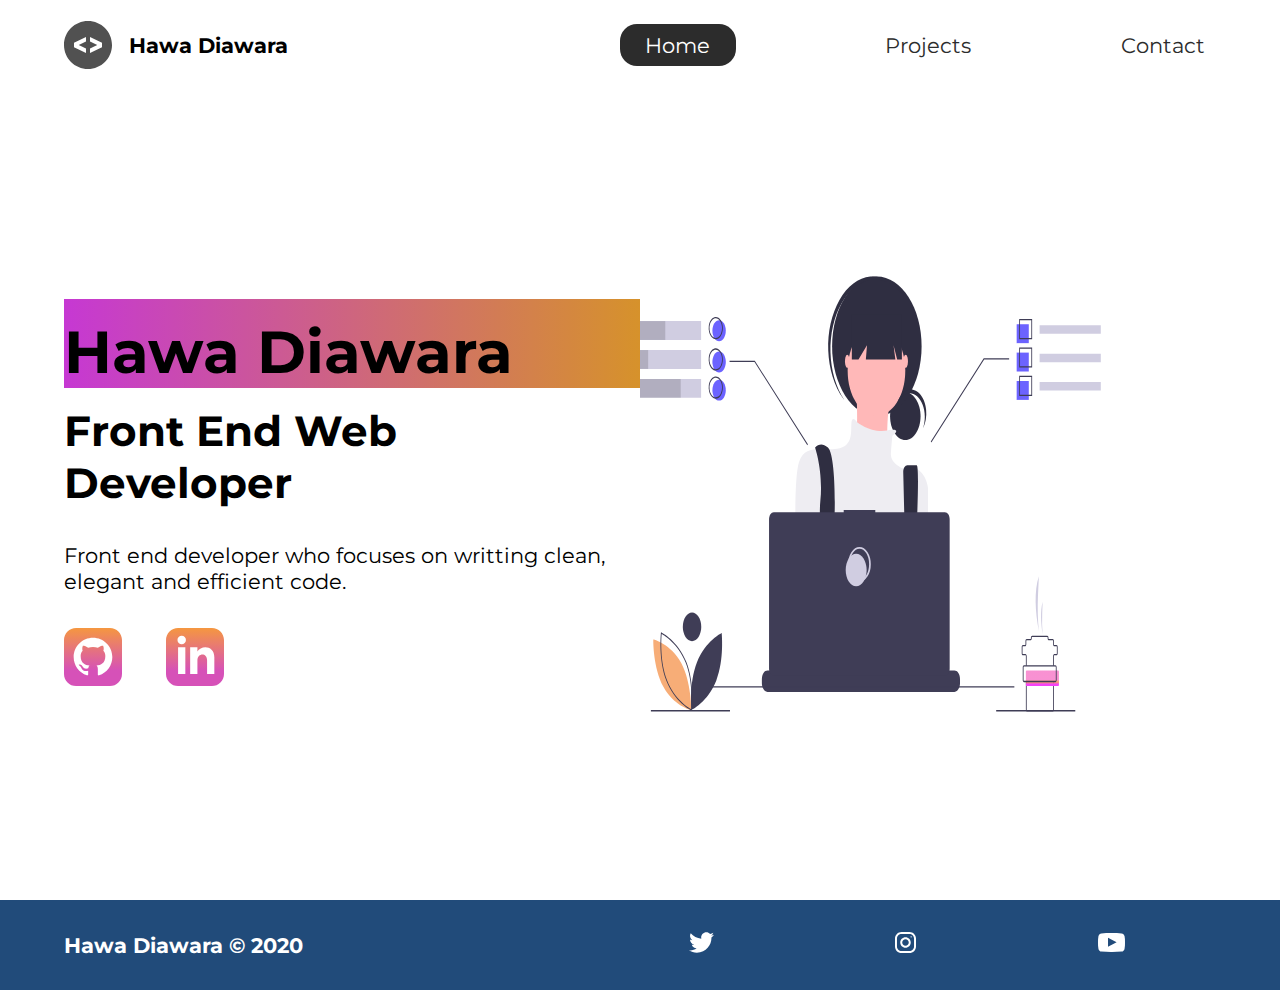
==== index.html @ cb264ec3 "initial commit" ====
<!DOCTYPE html>
<html lang="en">
  <head>
    <meta charset="UTF-8" />
    <meta name="viewport" content="width=device-width, initial-scale=1.0" />
    <meta http-equiv="X-UA-Compatible" content="ie=edge"/>
    <meta
      name="description"
      content="Hawa Diawara is a front end web developer who specializes in html,css,sass,javascript"
    />
    <meta name="robots" content="index,follow" />
    <link href="https://fonts.googleapis.com/css2?family=Montserrat:wght@400;500&display=swap" rel="stylesheet">
<link rel="stylesheet" href="./styles/style.css">
    <title>Hawa Diawara| Web Developer</title>
  </head>
  <body>
     <header class="main-head">
       <nav >
         <div class="logo">
        <img src="./icons/code1.svg" alt="logo"/>
        <h1>Hawa Diawara</h1>
         </div class="nav-links">
         <ul>
           <li><a class="active" href="/">Home</a></li>
           <li><a href="./projects/">Projects</a></li>
           <li><a href="./contact/">Contact</a></li>
         </ul>
       </nav>
     </header> 
     <section class="intro">
       <div class="intro-text">
         <h2>Hawa Diawara</h2>
         <h3>Front End Web <br> Developer</h3>
         <p> Front end developer who focuses on writting clean, elegant and efficient code.</p>
         
         <div class="intro-social">
          <a href="https://github.com/hawadiaw"><img src="/icons/Vector.svg" alt="github-social-link"></a>
         <a href="https://www.linkedin.com/in/hawa-diawara-16bb4b17a/"><img src="/icons/linked-in2 1.svg" alt="linked-in-social-link"></a>
        </div>
       </div>
      <div class="intro-images">
        <svg width="538" height="508" viewBox="0 0 538 508" fill="none" xmlns="http://www.w3.org/2000/svg">
          <g id="undraw_dev_focus_b9xo 1">
          <g id="me">
          <path id="Vector" d="M197.285 213.621L184.922 219.428C184.922 219.428 98.9986 318.659 95.4567 346.301C91.9149 373.942 112.281 389.145 112.281 389.145L189.316 445.81L197.285 412.64L160.981 383.617C160.981 383.617 163.638 375.324 153.012 373.942C142.386 372.56 140.615 354.593 140.615 354.593C140.615 354.593 161.867 303.456 173.378 314.513C184.889 325.57 188.431 333.862 188.431 333.862L197.285 213.621Z" fill="white"/>
          <path id="Vector_2" d="M327.449 235.734C327.449 235.734 423.964 355.975 406.255 384.999C388.546 414.023 321.25 405.73 321.25 405.73L325.678 371.178L364.638 364.268L345.158 333.862L327.449 336.626V235.734Z" fill="white"/>
          <path id="Vector_3" d="M184.889 436.136L197.285 451.339C197.285 451.339 206.14 494.183 219.422 481.744C232.704 469.306 207.025 425.079 207.025 425.079L191.972 416.787L184.889 436.136Z" fill="#FFB8B8"/>
          <path id="Vector_4" d="M309.768 190.993C319.59 190.993 327.552 178.565 327.552 163.234C327.552 147.903 319.59 135.475 309.768 135.475C299.945 135.475 291.983 147.903 291.983 163.234C291.983 178.565 299.945 190.993 309.768 190.993Z" fill="#2F2E41"/>
          <path id="Vector_5" d="M328.334 378.089C328.334 378.089 288.045 366.341 285.389 387.072C282.733 407.803 330.105 398.82 330.105 398.82L328.334 378.089Z" fill="#FFB8B8"/>
          <path id="Vector_6" d="M276.534 163.175C305.387 163.175 328.777 126.667 328.777 81.6321C328.777 36.5974 305.387 0.0894775 276.534 0.0894775C247.682 0.0894775 224.292 36.5974 224.292 81.6321C224.292 126.667 247.682 163.175 276.534 163.175Z" fill="#2F2E41"/>
          <path id="Vector_7" d="M314.609 385.69C317.054 385.69 319.037 382.596 319.037 378.78C319.037 374.963 317.054 371.869 314.609 371.869C312.164 371.869 310.182 374.963 310.182 378.78C310.182 382.596 312.164 385.69 314.609 385.69Z" fill="#6C63FF"/>
          <path id="Vector_8" d="M252.184 126.55C252.184 126.55 256.611 190.126 249.528 197.036C242.444 203.947 290.259 213.621 290.259 213.621C290.259 213.621 283.175 144.517 300.885 126.55H252.184Z" fill="#FFB8B8"/>
          <path id="Vector_10" d="M294.686 185.98C294.686 185.98 307.871 176.369 288.882 179.792C269.893 183.215 253.51 170.086 253.51 170.086C253.51 170.086 247.757 161.102 246.871 170.777C245.986 180.451 249.528 198.418 230.047 201.182C210.567 203.947 192.858 195.654 185.774 216.385C178.69 237.116 182.232 326.952 182.232 326.952C182.232 326.952 195.514 401.584 206.14 412.64C216.765 423.697 309.739 408.494 309.739 408.494L336.303 333.862V246.791C336.303 246.791 332.761 216.385 307.968 224.678C307.968 224.678 292.03 219.149 292.915 206.711C293.801 194.272 294.686 185.98 294.686 185.98Z" fill="#EEEDF2"/>
          <path id="Vector_11" d="M235.533 31.0389C244.534 15.2372 257.117 5.51257 270.626 3.91736C284.134 2.32215 297.511 8.98117 307.934 22.489C307.507 21.8552 307.084 21.2162 306.64 20.6002C296.284 6.23741 282.698 -1.1172 268.868 0.153892C255.039 1.42498 242.099 11.2177 232.894 27.3783C223.69 43.5389 218.975 64.7441 219.786 86.3302C220.597 107.916 226.868 128.116 237.22 142.486C237.664 143.102 238.12 143.682 238.573 144.27C228.758 129.696 222.954 109.74 222.387 88.6141C221.819 67.4877 226.533 46.8436 235.533 31.0389Z" fill="#2F2E41"/>
          <path id="Vector_12" d="M242.001 106.51C243.468 106.51 244.658 103.107 244.658 98.9086C244.658 94.7105 243.468 91.3072 242.001 91.3072C240.534 91.3072 239.345 94.7105 239.345 98.9086C239.345 103.107 240.534 106.51 242.001 106.51Z" fill="#FFB8B8"/>
          <path id="Vector_13" d="M276.092 162.484C294.675 162.484 309.739 138.971 309.739 109.965C309.739 80.9598 294.675 57.4463 276.092 57.4463C257.509 57.4463 242.444 80.9598 242.444 109.965C242.444 138.971 257.509 162.484 276.092 162.484Z" fill="#FFB8B8"/>
          <path id="Vector_14" d="M247.314 44.3162V96.8353H255.106L265.023 80.2503L263.695 96.8353H298.139L296.014 80.2503L300.265 96.8353H305.755V44.3162H247.314Z" fill="#2F2E41"/>
          <path id="Vector_15" d="M310.182 106.51C311.649 106.51 312.838 103.107 312.838 98.9086C312.838 94.7105 311.649 91.3072 310.182 91.3072C308.715 91.3072 307.526 94.7105 307.526 98.9086C307.526 103.107 308.715 106.51 310.182 106.51Z" fill="#FFB8B8"/>
          <path id="Vector_16" d="M314.722 136.239C317.8 136.24 320.825 137.487 323.502 139.859C326.178 142.231 328.415 145.646 329.993 149.771C331.57 153.896 332.435 158.589 332.503 163.392C332.57 168.195 331.838 172.943 330.378 177.172C331.92 174.161 333.043 170.682 333.676 166.956C334.309 163.23 334.437 159.339 334.053 155.531C333.669 151.723 332.782 148.082 331.446 144.839C330.111 141.597 328.357 138.824 326.297 136.697C324.238 134.571 321.916 133.138 319.482 132.489C317.048 131.84 314.553 131.99 312.158 132.929C309.763 133.868 307.519 135.575 305.57 137.942C303.621 140.309 302.009 143.284 300.837 146.678C302.5 143.42 304.612 140.789 307.016 138.982C309.42 137.175 312.054 136.237 314.722 136.239Z" fill="#2F2E41"/>
          <path id="Vector_17" d="M204.369 199.8C204.369 199.8 214.109 227.442 210.567 261.994C207.025 296.546 221.193 382.235 221.193 382.235L231.818 378.088C231.818 378.088 224.735 306.22 226.506 289.635C228.276 273.051 228.276 208.093 219.422 199.8C210.567 191.508 204.369 199.8 204.369 199.8Z" fill="#2F2E41"/>
          <path id="Vector_18" d="M307.346 228.526L311.067 381.544L318.151 388.454C318.151 388.454 328.334 220.532 323.021 220.532H312.211C311.55 220.532 310.896 220.741 310.289 221.148C309.682 221.555 309.134 222.151 308.679 222.898C308.224 223.646 307.871 224.531 307.642 225.498C307.412 226.465 307.312 227.495 307.346 228.526Z" fill="#2F2E41"/>
          </g>
          <path id="Vector_19" d="M226.063 378.78C228.508 378.78 230.49 375.686 230.49 371.869C230.49 368.053 228.508 364.959 226.063 364.959C223.618 364.959 221.635 368.053 221.635 371.869C221.635 375.686 223.618 378.78 226.063 378.78Z" fill="#6C63FF"/>
          <path id="Vector_20" d="M373.619 470.193V474.822C373.621 476.093 373.47 477.353 373.175 478.537C373.043 479.064 372.885 479.575 372.701 480.062C372.118 481.588 371.292 482.851 370.302 483.728C369.313 484.606 368.195 485.066 367.057 485.065H148.852C147.714 485.066 146.595 484.606 145.606 483.728C144.616 482.851 143.79 481.588 143.208 480.062C143.023 479.575 142.865 479.064 142.734 478.537C142.438 477.353 142.287 476.093 142.289 474.822V470.193C142.289 468.847 142.458 467.515 142.788 466.272C143.118 465.029 143.601 463.9 144.211 462.949C144.82 461.998 145.544 461.243 146.34 460.729C147.136 460.214 147.99 459.949 148.852 459.95H161.429V457.791C161.429 457.735 161.436 457.679 161.45 457.628C161.464 457.576 161.484 457.529 161.509 457.489C161.535 457.449 161.565 457.418 161.598 457.396C161.631 457.375 161.667 457.364 161.703 457.364H168.265C168.301 457.364 168.337 457.375 168.37 457.396C168.403 457.418 168.434 457.449 168.459 457.489C168.485 457.529 168.505 457.576 168.518 457.628C168.532 457.679 168.539 457.735 168.539 457.791V459.95H172.639V457.791C172.639 457.735 172.646 457.679 172.66 457.628C172.673 457.576 172.693 457.529 172.719 457.489C172.744 457.449 172.774 457.418 172.808 457.396C172.841 457.375 172.877 457.364 172.912 457.364H179.475C179.511 457.364 179.547 457.375 179.58 457.396C179.613 457.418 179.643 457.449 179.669 457.489C179.694 457.529 179.714 457.576 179.728 457.628C179.742 457.679 179.749 457.735 179.749 457.791V459.95H183.853V457.791C183.853 457.735 183.86 457.679 183.874 457.628C183.888 457.576 183.908 457.529 183.933 457.489C183.959 457.449 183.989 457.418 184.022 457.396C184.055 457.375 184.091 457.364 184.127 457.364H190.689C190.725 457.364 190.761 457.375 190.794 457.396C190.827 457.418 190.858 457.449 190.883 457.489C190.909 457.529 190.929 457.576 190.942 457.628C190.956 457.679 190.963 457.735 190.963 457.791V459.95H195.063V457.791C195.063 457.735 195.07 457.679 195.084 457.628C195.097 457.576 195.117 457.529 195.143 457.489C195.168 457.449 195.198 457.418 195.232 457.396C195.265 457.375 195.301 457.364 195.336 457.364H201.899C201.935 457.364 201.971 457.375 202.004 457.396C202.037 457.418 202.067 457.449 202.093 457.489C202.118 457.529 202.138 457.576 202.152 457.628C202.166 457.679 202.173 457.735 202.173 457.791V459.95H206.272V457.791C206.272 457.735 206.279 457.679 206.293 457.628C206.307 457.576 206.327 457.529 206.352 457.489C206.378 457.449 206.408 457.418 206.441 457.396C206.474 457.375 206.51 457.364 206.546 457.364H213.109C213.145 457.364 213.18 457.375 213.213 457.396C213.247 457.418 213.277 457.449 213.302 457.489C213.328 457.529 213.348 457.576 213.362 457.628C213.375 457.679 213.382 457.735 213.382 457.791V459.95H217.487V457.791C217.487 457.735 217.494 457.679 217.508 457.628C217.521 457.576 217.541 457.529 217.567 457.489C217.592 457.449 217.622 457.418 217.656 457.396C217.689 457.375 217.725 457.364 217.761 457.364H224.323C224.359 457.364 224.395 457.375 224.428 457.396C224.461 457.418 224.491 457.449 224.517 457.489C224.542 457.529 224.562 457.576 224.576 457.628C224.59 457.679 224.597 457.735 224.597 457.791V459.95H228.696V457.791C228.696 457.735 228.703 457.679 228.717 457.628C228.731 457.576 228.751 457.529 228.776 457.489C228.802 457.449 228.832 457.418 228.865 457.396C228.898 457.375 228.934 457.364 228.97 457.364H280.376C280.412 457.364 280.447 457.375 280.48 457.396C280.514 457.418 280.544 457.449 280.569 457.489C280.595 457.529 280.615 457.576 280.629 457.628C280.642 457.679 280.649 457.735 280.649 457.791V459.95H284.754V457.791C284.754 457.735 284.761 457.679 284.775 457.628C284.788 457.576 284.809 457.529 284.834 457.489C284.859 457.449 284.89 457.418 284.923 457.396C284.956 457.375 284.992 457.364 285.028 457.364H291.59C291.662 457.365 291.732 457.41 291.783 457.49C291.834 457.57 291.863 457.678 291.864 457.791V459.95H295.964V457.791C295.963 457.735 295.97 457.679 295.984 457.628C295.998 457.576 296.018 457.529 296.044 457.489C296.069 457.449 296.099 457.418 296.132 457.396C296.166 457.375 296.201 457.364 296.237 457.364H302.8C302.836 457.364 302.871 457.375 302.904 457.396C302.938 457.418 302.968 457.449 302.993 457.489C303.019 457.529 303.039 457.576 303.053 457.628C303.066 457.679 303.073 457.735 303.073 457.791V459.95H307.173V457.791C307.173 457.735 307.18 457.679 307.194 457.628C307.207 457.576 307.228 457.529 307.253 457.489C307.279 457.449 307.309 457.418 307.342 457.396C307.375 457.375 307.411 457.364 307.447 457.364H314.009C314.045 457.364 314.081 457.375 314.114 457.396C314.147 457.418 314.177 457.449 314.203 457.489C314.228 457.529 314.248 457.576 314.262 457.628C314.276 457.679 314.283 457.735 314.283 457.791V459.95H318.388V457.791C318.387 457.735 318.394 457.679 318.408 457.628C318.422 457.576 318.442 457.529 318.468 457.489C318.493 457.449 318.523 457.418 318.556 457.396C318.59 457.375 318.625 457.364 318.661 457.364H325.224C325.296 457.365 325.364 457.411 325.414 457.491C325.465 457.571 325.493 457.679 325.492 457.791V459.95H329.597V457.791C329.597 457.735 329.604 457.679 329.618 457.628C329.632 457.576 329.652 457.529 329.677 457.489C329.703 457.449 329.733 457.418 329.766 457.396C329.799 457.375 329.835 457.364 329.871 457.364H336.433C336.469 457.364 336.505 457.375 336.538 457.396C336.571 457.418 336.601 457.449 336.627 457.489C336.652 457.529 336.672 457.576 336.686 457.628C336.7 457.679 336.707 457.735 336.707 457.791V459.95H340.807V457.791C340.807 457.735 340.814 457.679 340.827 457.628C340.841 457.576 340.861 457.529 340.887 457.489C340.912 457.449 340.942 457.418 340.975 457.396C341.009 457.375 341.044 457.364 341.08 457.364H347.643C347.679 457.364 347.714 457.375 347.748 457.396C347.781 457.418 347.811 457.449 347.836 457.489C347.862 457.529 347.882 457.576 347.896 457.628C347.909 457.679 347.916 457.735 347.916 457.791V459.95H367.057C367.919 459.949 368.772 460.214 369.568 460.729C370.365 461.243 371.088 461.998 371.698 462.949C372.307 463.9 372.79 465.029 373.12 466.272C373.45 467.515 373.619 468.847 373.619 470.193Z" fill="#3F3D56"/>
          <path id="Vector_21" d="M437.069 478.533H78.8911V480.059H437.069V478.533Z" fill="#3F3D56"/>
          <path id="Vector_22" d="M356.049 275.219H274.717V272.603H237.838V275.219H156.171C154.712 275.219 153.313 276.124 152.281 277.734C151.249 279.345 150.669 281.529 150.669 283.806V457.636C150.669 459.913 151.249 462.097 152.281 463.707C153.313 465.318 154.712 466.223 156.171 466.223H356.049C357.508 466.223 358.907 465.318 359.939 463.707C360.971 462.097 361.55 459.913 361.55 457.635V283.806C361.55 282.679 361.408 281.562 361.131 280.52C360.855 279.478 360.45 278.532 359.939 277.734C359.428 276.937 358.821 276.305 358.154 275.873C357.487 275.441 356.771 275.219 356.049 275.219Z" fill="#3F3D56"/>
          <path id="Vector_23" d="M256.27 354.975C263.017 354.975 268.486 346.438 268.486 335.907C268.486 325.377 263.017 316.84 256.27 316.84C249.523 316.84 244.054 325.377 244.054 335.907C244.054 346.438 249.523 354.975 256.27 354.975Z" stroke="#D0CDE1" stroke-width="2" stroke-miterlimit="10"/>
          <path id="Vector_24" d="M252.361 361.839C259.107 361.839 264.577 353.302 264.577 342.772C264.577 332.241 259.107 323.704 252.361 323.704C245.614 323.704 240.145 332.241 240.145 342.772C240.145 353.302 245.614 361.839 252.361 361.839Z" fill="#D0CDE1"/>
          <path id="Vector_25" d="M105.069 506.093H12.7147V507.818H105.069V506.093Z" fill="#3F3D56"/>
          <path id="Vector_26" d="M508.202 506.093H415.848V507.818H508.202V506.093Z" fill="#3F3D56"/>
          <path id="Vector_27" d="M66.524 450.543C56.7945 475.335 60.1419 506.175 60.1419 506.175C60.1419 506.175 79.2639 496.818 88.9934 472.025C98.7228 447.232 95.3754 416.392 95.3754 416.392C95.3754 416.392 76.2534 425.75 66.524 450.543Z" fill="#3F3D56"/>
          <path id="Vector_28" d="M59.7449 506.38L59.1917 506.243C58.9916 506.193 39.0799 501.044 27.1549 478.774C15.2299 456.504 15.5168 425.004 15.5207 424.688L15.5326 423.814L16.0858 423.951C16.2859 424.001 36.1975 429.15 48.1226 451.421C60.0476 473.69 59.7606 505.19 59.7567 505.506L59.7449 506.38Z" fill="#F7AD77"/>
          <path id="Vector_29" d="M60.5304 507.164L59.996 506.902C59.8027 506.808 40.5866 497.173 30.8738 472.424C21.161 447.673 24.393 416.576 24.4264 416.265L24.5199 415.403L25.0544 415.665C25.2477 415.759 44.4638 425.394 54.1766 450.144C63.8894 474.894 60.6574 505.991 60.624 506.302L60.5304 507.164ZM25.3083 417.41C24.8659 422.629 23.1027 449.7 31.707 471.627C40.3118 493.552 56.5631 503.4 59.7421 505.157C60.1845 499.938 61.9477 472.867 53.3434 450.941C44.7387 429.015 28.4873 419.168 25.3083 417.41H25.3083Z" fill="#3F3D56"/>
          <path id="Vector_30" d="M60.749 425.839C66.6862 425.839 71.4992 418.327 71.4992 409.059C71.4992 399.792 66.6862 392.28 60.749 392.28C54.8118 392.28 49.9988 399.792 49.9988 409.059C49.9988 418.327 54.8118 425.839 60.749 425.839Z" fill="#3F3D56"/>
          <path id="Vector_31" d="M195.356 196.971L133.685 99.9532H104.57V98.4278H134.093L134.237 98.6543L196.05 195.899L195.356 196.971Z" fill="#3F3D56"/>
          <path id="Vector_32" d="M340.201 193.921L401.871 96.9024H430.986V95.377H401.463L401.32 95.6035L339.506 192.848L340.201 193.921Z" fill="#3F3D56"/>
          <path id="Vector_33" d="M71.3424 52.123H6.10352e-05V74.1477H71.3424V52.123Z" fill="#D0CDE1"/>
          <path id="Vector_34" d="M71.3424 85.9195H6.10352e-05V107.944H71.3424V85.9195Z" fill="#D0CDE1"/>
          <path id="Vector_35" d="M71.3424 119.716H6.10352e-05V141.741H71.3424V119.716Z" fill="#D0CDE1"/>
          <path id="Vector_36" opacity="0.15" d="M29.5137 52.123H6.10352e-05V74.1477H29.5137V52.123Z" fill="black"/>
          <path id="Vector_37" opacity="0.15" d="M9.55478 85.9195H0V107.944H9.55478V85.9195Z" fill="black"/>
          <path id="Vector_38" opacity="0.15" d="M47.5616 119.716H6.10352e-05V141.741H47.5616V119.716Z" fill="black"/>
          <path id="Vector_39" d="M538 57.0709H466.548V67.0088H538V57.0709Z" fill="#D0CDE1"/>
          <path id="Vector_40" d="M453.931 55.7845H439.782V77.8688H453.931V55.7845Z" fill="#6C63FF"/>
          <path id="Vector_41" d="M453.931 88.911H439.782V110.995H453.931V88.911Z" fill="#6C63FF"/>
          <path id="Vector_42" d="M453.931 122.037H439.782V144.122H453.931V122.037Z" fill="#6C63FF"/>
          <path id="Vector_43" d="M457.84 73.2927H442.714V49.6828H457.84V73.2927ZM443.691 71.7673H456.863V51.2082H443.691V71.7673Z" fill="#3F3D56"/>
          <path id="Vector_44" d="M538 90.1973H466.548V100.135H538V90.1973Z" fill="#D0CDE1"/>
          <path id="Vector_45" d="M457.84 106.419H442.714V82.8094H457.84V106.419ZM443.691 104.894H456.863V84.3348H443.691V104.894Z" fill="#3F3D56"/>
          <path id="Vector_46" d="M538 123.324H466.548V133.262H538V123.324Z" fill="#D0CDE1"/>
          <path id="Vector_47" d="M457.84 139.545H442.714V115.936H457.84V139.545ZM443.691 138.02H456.863V117.461H443.691V138.02Z" fill="#3F3D56"/>
          <path id="Vector_48" d="M92.3542 75.5466C96.6722 75.5466 100.173 70.083 100.173 63.3433C100.173 56.6036 96.6722 51.14 92.3542 51.14C88.0363 51.14 84.5359 56.6036 84.5359 63.3433C84.5359 70.083 88.0363 75.5466 92.3542 75.5466Z" fill="#6C63FF"/>
          <path id="Vector_49" d="M92.3542 112.156C96.6722 112.156 100.173 106.693 100.173 99.9531C100.173 93.2134 96.6722 87.7498 92.3542 87.7498C88.0363 87.7498 84.5359 93.2134 84.5359 99.9531C84.5359 106.693 88.0363 112.156 92.3542 112.156Z" fill="#6C63FF"/>
          <path id="Vector_50" d="M92.3542 144.953C96.6722 144.953 100.173 139.489 100.173 132.749C100.173 126.01 96.6722 120.546 92.3542 120.546C88.0363 120.546 84.5359 126.01 84.5359 132.749C84.5359 139.489 88.0363 144.953 92.3542 144.953Z" fill="#6C63FF"/>
          <path id="Vector_51" d="M88.4451 73.2584C86.8021 73.2584 85.196 72.498 83.8299 71.0733C82.4639 69.6486 81.3991 67.6236 80.7704 65.2543C80.1417 62.8851 79.9772 60.2781 80.2977 57.7629C80.6182 55.2478 81.4094 52.9375 82.5711 51.1241C83.7329 49.3108 85.2131 48.0759 86.8245 47.5756C88.4359 47.0753 90.1061 47.3321 91.624 48.3135C93.1419 49.2948 94.4393 50.9567 95.3521 53.0889C96.2649 55.2212 96.7521 57.728 96.7521 60.2925C96.7496 63.7301 95.8736 67.0258 94.3163 69.4566C92.759 71.8873 90.6475 73.2546 88.4451 73.2584ZM88.4451 48.8519C86.9954 48.8519 85.5783 49.5229 84.3729 50.78C83.1675 52.0371 82.2281 53.8239 81.6733 55.9143C81.1185 58.0048 80.9734 60.3051 81.2562 62.5244C81.539 64.7437 82.2371 66.7822 83.2622 68.3822C84.2873 69.9822 85.5933 71.0718 87.0151 71.5132C88.4369 71.9546 89.9107 71.7281 91.25 70.8622C92.5893 69.9963 93.7341 68.5299 94.5395 66.6485C95.3449 64.7671 95.7748 62.5552 95.7748 60.2925C95.7726 57.2593 94.9996 54.3513 93.6255 52.2065C92.2514 50.0618 90.3883 48.8553 88.4451 48.8519Z" fill="#3F3D56"/>
          <path id="Vector_52" d="M88.4451 109.868C86.8021 109.868 85.196 109.108 83.8299 107.683C82.4639 106.258 81.3991 104.233 80.7704 101.864C80.1417 99.4949 79.9772 96.8879 80.2977 94.3727C80.6182 91.8576 81.4094 89.5473 82.5711 87.734C83.7329 85.9206 85.2131 84.6857 86.8245 84.1855C88.4359 83.6852 90.1061 83.9419 91.624 84.9233C93.1419 85.9047 94.4393 87.5665 95.3521 89.6988C96.2649 91.831 96.7521 94.3379 96.7521 96.9023C96.7496 100.34 95.8736 103.636 94.3163 106.066C92.759 108.497 90.6475 109.864 88.4451 109.868ZM88.4451 85.4617C86.9954 85.4617 85.5783 86.1327 84.3729 87.3898C83.1675 88.6469 82.2281 90.4337 81.6733 92.5242C81.1185 94.6147 80.9734 96.915 81.2562 99.1342C81.539 101.353 82.2371 103.392 83.2622 104.992C84.2873 106.592 85.5933 107.682 87.0151 108.123C88.4369 108.564 89.9107 108.338 91.25 107.472C92.5893 106.606 93.7341 105.14 94.5395 103.258C95.3449 101.377 95.7748 99.165 95.7748 96.9023C95.7726 93.8691 94.9996 90.9612 93.6255 88.8164C92.2514 86.6716 90.3883 85.4652 88.4451 85.4617Z" fill="#3F3D56"/>
          <path id="Vector_53" d="M88.4451 142.665C86.8021 142.665 85.196 141.904 83.8299 140.479C82.4639 139.055 81.3991 137.03 80.7704 134.66C80.1417 132.291 79.9772 129.684 80.2977 127.169C80.6182 124.654 81.4094 122.344 82.5711 120.53C83.7329 118.717 85.2131 117.482 86.8245 116.982C88.4359 116.481 90.1061 116.738 91.624 117.72C93.1419 118.701 94.4393 120.363 95.3521 122.495C96.2649 124.627 96.7521 127.134 96.7521 129.699C96.7496 133.136 95.8736 136.432 94.3163 138.863C92.759 141.293 90.6475 142.661 88.4451 142.665ZM88.4451 118.258C86.9954 118.258 85.5783 118.929 84.3729 120.186C83.1675 121.443 82.2281 123.23 81.6733 125.32C81.1185 127.411 80.9734 129.711 81.2562 131.931C81.539 134.15 82.2371 136.188 83.2622 137.788C84.2873 139.388 85.5933 140.478 87.0151 140.919C88.4369 141.361 89.9107 141.134 91.25 140.268C92.5893 139.402 93.7341 137.936 94.5395 136.055C95.3449 134.173 95.7748 131.961 95.7748 129.699C95.7726 126.665 94.9996 123.757 93.6255 121.613C92.2514 119.468 90.3883 118.261 88.4451 118.258Z" fill="#3F3D56"/>
          <path id="Vector_54" d="M483.272 454.611H482.294V443.17C482.295 442.563 482.449 441.982 482.724 441.553C482.999 441.124 483.372 440.883 483.76 440.882H486.203C486.333 440.882 486.457 440.801 486.549 440.658C486.64 440.515 486.692 440.322 486.692 440.119V432.492C486.692 432.29 486.64 432.096 486.549 431.953C486.457 431.81 486.333 431.73 486.203 431.73H483.76C483.372 431.729 482.999 431.488 482.724 431.059C482.449 430.63 482.295 430.048 482.294 429.441V425.628C482.294 425.426 482.243 425.232 482.151 425.089C482.059 424.946 481.935 424.865 481.806 424.865H477.408C477.019 424.865 476.646 424.623 476.372 424.194C476.097 423.765 475.942 423.184 475.942 422.577V421.814C475.942 421.612 475.89 421.418 475.799 421.275C475.707 421.132 475.583 421.052 475.453 421.052H457.862C457.732 421.052 457.608 421.132 457.516 421.275C457.425 421.418 457.373 421.612 457.373 421.814V422.577C457.373 423.184 457.218 423.765 456.943 424.194C456.669 424.623 456.296 424.865 455.907 424.865H451.509C451.38 424.865 451.256 424.946 451.164 425.089C451.072 425.232 451.021 425.426 451.021 425.628V429.441C451.02 430.048 450.866 430.63 450.591 431.059C450.316 431.488 449.944 431.729 449.555 431.73H447.112C446.982 431.73 446.858 431.81 446.766 431.953C446.675 432.096 446.623 432.29 446.623 432.492V440.119C446.623 440.322 446.675 440.515 446.766 440.658C446.858 440.801 446.982 440.882 447.112 440.882H450.044C450.432 440.883 450.805 441.124 451.08 441.553C451.354 441.982 451.509 442.563 451.509 443.17V454.611H450.532V443.17C450.532 442.968 450.481 442.774 450.389 442.631C450.297 442.488 450.173 442.408 450.044 442.407H447.112C446.723 442.407 446.35 442.165 446.076 441.737C445.801 441.308 445.646 440.726 445.646 440.119V432.492C445.646 431.886 445.801 431.304 446.076 430.875C446.35 430.446 446.723 430.205 447.112 430.204H449.555C449.684 430.204 449.809 430.124 449.9 429.981C449.992 429.838 450.043 429.644 450.044 429.441V425.628C450.044 425.021 450.199 424.44 450.473 424.011C450.748 423.582 451.121 423.34 451.509 423.34H455.907C456.037 423.34 456.161 423.259 456.253 423.116C456.344 422.973 456.396 422.779 456.396 422.577V421.814C456.396 421.208 456.551 420.626 456.826 420.197C457.101 419.768 457.473 419.527 457.862 419.526H475.453C475.842 419.527 476.214 419.768 476.489 420.197C476.764 420.626 476.919 421.208 476.919 421.814V422.577C476.919 422.779 476.971 422.973 477.062 423.116C477.154 423.259 477.278 423.34 477.408 423.34H481.806C482.194 423.34 482.567 423.582 482.842 424.011C483.117 424.44 483.271 425.021 483.272 425.628V429.441C483.272 429.644 483.323 429.838 483.415 429.981C483.506 430.124 483.631 430.204 483.76 430.204H486.203C486.592 430.205 486.965 430.446 487.24 430.875C487.514 431.304 487.669 431.886 487.669 432.492V440.119C487.669 440.726 487.514 441.308 487.24 441.737C486.965 442.165 486.592 442.407 486.203 442.407H483.76C483.631 442.408 483.506 442.488 483.415 442.631C483.323 442.774 483.272 442.968 483.272 443.17V454.611Z" fill="#3F3D56"/>
          <path id="Vector_55" d="M481.806 508H451.998C451.61 507.999 451.237 507.758 450.962 507.329C450.687 506.9 450.533 506.319 450.532 505.712V472.916H451.51V505.712C451.51 505.914 451.561 506.108 451.653 506.251C451.744 506.394 451.869 506.474 451.998 506.475H481.806C481.935 506.474 482.059 506.394 482.151 506.251C482.243 506.108 482.294 505.914 482.294 505.712V472.916H483.272V505.712C483.271 506.319 483.117 506.9 482.842 507.329C482.567 507.758 482.194 507.999 481.806 508Z" fill="#3F3D56"/>
          <path id="Vector_56" d="M488.158 459.95H451.51C450.97 459.95 450.532 460.633 450.532 461.475V476.729C450.532 477.572 450.97 478.255 451.51 478.255H488.158C488.698 478.255 489.135 477.572 489.135 476.729V461.475C489.135 460.633 488.698 459.95 488.158 459.95Z" fill="url(#paint0_linear)"/>
          <path id="Vector_57" d="M484.982 473.678H448.333C447.945 473.678 447.572 473.436 447.297 473.007C447.022 472.578 446.868 471.997 446.867 471.39V456.136C446.868 455.529 447.022 454.948 447.297 454.519C447.572 454.09 447.945 453.849 448.333 453.848H484.982C485.37 453.849 485.743 454.09 486.018 454.519C486.293 454.948 486.447 455.529 486.448 456.136V471.39C486.447 471.997 486.293 472.578 486.018 473.007C485.743 473.436 485.37 473.678 484.982 473.678ZM448.333 455.373C448.204 455.374 448.08 455.454 447.988 455.597C447.896 455.74 447.845 455.934 447.845 456.136V471.39C447.845 471.592 447.896 471.786 447.988 471.929C448.08 472.072 448.204 472.153 448.333 472.153H484.982C485.111 472.153 485.236 472.072 485.327 471.929C485.419 471.786 485.47 471.592 485.47 471.39V456.136C485.47 455.934 485.419 455.74 485.327 455.597C485.236 455.454 485.111 455.374 484.982 455.373H448.333Z" fill="#3F3D56"/>
          <g id="flame">
          <path id="Vector_58" d="M465.68 414.187C464.381 400.529 464.038 386.691 464.657 372.917L465.68 350.12C460.04 367.636 461.315 390.69 465.68 414.187V414.187Z" fill="#D0CDE1"/>
          <path id="Vector_59" d="M470.078 418.001C469.453 409.851 469.288 401.63 469.586 393.435L470.078 379.866C467.365 390.292 467.978 404.014 470.078 418.001Z" fill="#D0CDE1"/>
          </g>
          </g>
          <defs>
          <linearGradient id="paint0_linear" x1="469.834" y1="459.95" x2="469.834" y2="478.255" gradientUnits="userSpaceOnUse">
          <stop offset="0.588542" stop-color="#F55BBC" stop-opacity="0.670659"/>
          <stop offset="0.734375" stop-color="#F88E42" stop-opacity="0.81"/>
          <stop offset="0.875" stop-color="#F442F8"/>
          </linearGradient>
          </defs>
          </svg>
          <img class="splash" src="./img/Vector 1 (1).svg" alt="">
      </div>
     
     </section>
     <footer>
      <h4>Hawa Diawara  &copy; 2020 </h4>
      <ul>
          <li><a href="#"><img src="/icons/twitter 1.svg" alt="Twitter-social"></a></li>
          <li><a href="#"><img src="/icons/instagram 1.svg" alt="instagram-social"></a></li>
          <li><a href="#"><img src="/icons/youtube-symbol 1.svg" alt="youtube-social"></a></li>
      </ul>
  </footer>
  </body>
  </html>
---- styles/style.css ----
* {
  margin: 0;
  padding: 0;
  -webkit-box-sizing: border-box;
          box-sizing: border-box;
}

html {
  font-size: 62.5%;
}

body {
  font-family: "Montserrat", sans-serif;
}

h1 {
  font-size: 2.5rem;
}

li,
button,
label,
input,
p,
a {
  font-size: 2.5rem;
}

h2 {
  font-size: 4rem;
}

h3 {
  font-size: 2rem;
}

h4,
h5 {
  font-size: 2.5rem;
}

ul {
  list-style: none;
}

a {
  text-decoration: none;
  color: #2c2c2c;
}

.main-head {
  width: 95%;
  margin: 0 0 0 auto;
}

nav {
  display: -webkit-box;
  display: -ms-flexbox;
  display: flex;
  -webkit-box-pack: justify;
      -ms-flex-pack: justify;
          justify-content: space-between;
  -webkit-box-align: center;
      -ms-flex-align: center;
          align-items: center;
  -webkit-box-orient: horizontal;
  -webkit-box-direction: normal;
      -ms-flex-direction: row;
          flex-direction: row;
  min-height: 10vh;
  width: 60%;
  -ms-flex-wrap: wrap;
      flex-wrap: wrap;
}

nav .logo {
  display: -webkit-box;
  display: -ms-flexbox;
  display: flex;
  -webkit-box-pack: start;
      -ms-flex-pack: start;
          justify-content: flex-start;
  -webkit-box-align: center;
      -ms-flex-align: center;
          align-items: center;
  -webkit-box-orient: horizontal;
  -webkit-box-direction: normal;
      -ms-flex-direction: row;
          flex-direction: row;
  -webkit-box-flex: 1;
      -ms-flex: 1 1 10rem;
          flex: 1 1 10rem;
}

nav .logo h1 {
  margin: 2rem;
}

nav ul {
  display: -webkit-box;
  display: -ms-flexbox;
  display: flex;
  -ms-flex-pack: distribute;
      justify-content: space-around;
  -webkit-box-align: center;
      -ms-flex-align: center;
          align-items: center;
  -webkit-box-orient: horizontal;
  -webkit-box-direction: normal;
      -ms-flex-direction: row;
          flex-direction: row;
  -webkit-box-flex: 1;
      -ms-flex: 1 1 40rem;
          flex: 1 1 40rem;
}

.intro {
  min-height: 90vh;
  width: 90%;
  margin: auto;
  -ms-flex-wrap: wrap;
      flex-wrap: wrap;
  display: -webkit-box;
  display: -ms-flexbox;
  display: flex;
  -webkit-box-pack: justify;
      -ms-flex-pack: justify;
          justify-content: space-between;
  -webkit-box-align: center;
      -ms-flex-align: center;
          align-items: center;
  -webkit-box-orient: horizontal;
  -webkit-box-direction: normal;
      -ms-flex-direction: row;
          flex-direction: row;
}

.intro h2 {
  font-size: 7rem;
  padding-top: 2rem;
  background: -webkit-gradient(linear, left top, right top, from(#c638d3), to(#d6922b));
  background: linear-gradient(left, #c638d3, #d6922b);
}

.intro h3 {
  font-size: 5rem;
  padding: 2rem 0rem;
}

.intro p {
  padding-top: 2rem;
  color: linear-gradient(left, #c638d3, #d6922b);
}

.splash {
  position: absolute;
  top: 0%;
  right: 0%;
  height: 100%;
  z-index: -1;
}

.intro-social {
  margin-top: 4rem;
}

.intro-social a {
  margin-right: 5rem;
}

.active {
  background: #2c2c2c;
  color: white;
  padding: 1rem 3rem;
  border-radius: 2rem;
}

.intro-text,
.intro-images {
  -webkit-box-flex: 1;
      -ms-flex: 1 1 40rem;
          flex: 1 1 40rem;
}

#flame {
  animation: vector_58 1.5s infinite alternate-reverse;
}

@-webkit-keyframes vector_58 {
  from {
    -webkit-transform: translateY(0%);
            transform: translateY(0%);
  }
  to {
    -webkit-transform: translateY(-10%);
            transform: translateY(-10%);
  }
}


@keyframes vector_58 {
  from {
    -webkit-transform: translateY(0%);
            transform: translateY(0%);
  }
  to {
    -webkit-transform: translateY(-10%);
            transform: translateY(-10%);
  }
}

#Vector_29 {
  animation: Vector_29 1s ease infinite alternate-reverse;
}

@-webkit-keyframes Vector_29 {
  from {
    -webkit-transform: translateY(0%);
            transform: translateY(0%);
  }
  to {
    -webkit-transform: translateY(-5%);
            transform: translateY(-5%);
  }
}

@keyframes Vector_29 {
  from {
    -webkit-transform: translateY(0%);
            transform: translateY(0%);
  }
  to {
    -webkit-transform: translateY(-5%);
            transform: translateY(-5%);
  }
}

#Vector_27 {
  animation: Vector_27 1s ease infinite alternate-reverse;
}

@-webkit-keyframes Vector_27 {
  from {
    -webkit-transform: translateY(0%);
            transform: translateY(0%);
  }
  to {
    -webkit-transform: translateY(-5%);
            transform: translateY(-5%);
  }
}

@keyframes Vector_27 {
  from {
    -webkit-transform: translateY(0%);
            transform: translateY(0%);
  }
  to {
    -webkit-transform: translateY(-5%);
            transform: translateY(-5%);
  }
}

#Vector_28 {
  animation: Vector_28 1s ease infinite alternate-reverse;
}

@-webkit-keyframes Vector_28 {
  from {
    -webkit-transform: translateY(0%);
            transform: translateY(0%);
  }
  to {
    -webkit-transform: translateY(-5%);
            transform: translateY(-5%);
  }
}

@keyframes Vector_28 {
  from {
    -webkit-transform: translateY(0%);
            transform: translateY(0%);
  }
  to {
    -webkit-transform: translateY(-5%);
            transform: translateY(-5%);
  }
}

#me {
  animation: me 1.5s ease-in-out infinite alternate-reverse;
  -webkit-transform-origin: bottom;
          transform-origin: bottom;
}

@-webkit-keyframes me {
  from {
    -webkit-transform: rotateZ(-5deg);
            transform: rotateZ(-5deg);
  }
  to {
    -webkit-transform: rotateZ(5deg);
            transform: rotateZ(5deg);
  }
}

@keyframes me {
  from {
    -webkit-transform: rotateZ(-5deg);
            transform: rotateZ(-5deg);
  }
  to {
    -webkit-transform: rotateZ(5deg);
            transform: rotateZ(5deg);
  }
}

.projects {
  width: 90%;
  margin: auto;
  min-height: 90vh;
  display: -webkit-box;
  display: -ms-flexbox;
  display: flex;
  -webkit-box-pack: justify;
      -ms-flex-pack: justify;
          justify-content: space-between;
  -webkit-box-align: center;
      -ms-flex-align: center;
          align-items: center;
  -webkit-box-orient: horizontal;
  -webkit-box-direction: normal;
      -ms-flex-direction: row;
          flex-direction: row;
  text-align: center;
  -ms-flex-wrap: wrap;
      flex-wrap: wrap;
}

.projects h2 {
  margin: 5rem;
}

.travelly,
.elena {
  -webkit-box-flex: 1;
      -ms-flex: 1 1 40rem;
          flex: 1 1 40rem;
}

.form-section {
  min-height: 80vh;
  display: -webkit-box;
  display: -ms-flexbox;
  display: flex;
  -webkit-box-pack: center;
      -ms-flex-pack: center;
          justify-content: center;
  -webkit-box-align: center;
      -ms-flex-align: center;
          align-items: center;
  -webkit-box-orient: horizontal;
  -webkit-box-direction: normal;
      -ms-flex-direction: row;
          flex-direction: row;
  margin-top: 3rem;
}

.form-section form {
  padding: 3rem 10rem;
  -webkit-box-shadow: 0px 10px 10px rgba(0, 0, 0, 0.2), 0px 20px 40px rgba(0, 0, 0, 0.2);
          box-shadow: 0px 10px 10px rgba(0, 0, 0, 0.2), 0px 20px 40px rgba(0, 0, 0, 0.2);
  display: -webkit-box;
  display: -ms-flexbox;
  display: flex;
  -webkit-box-pack: center;
      -ms-flex-pack: center;
          justify-content: center;
  -webkit-box-align: center;
      -ms-flex-align: center;
          align-items: center;
  -webkit-box-orient: vertical;
  -webkit-box-direction: normal;
      -ms-flex-direction: column;
          flex-direction: column;
  border-radius: 2rem;
}

.form-section form input,
.form-section form textarea {
  margin: 2rem;
}

.form-section form input:focus,
.form-section form textarea:focus {
  outline: 2px solid black;
}

.form-section form textarea {
  font-family: "Montserrat", sans-serif;
  font-size: 2rem;
}

.form-section form button {
  width: 100%;
  padding: 2rem;
  background-color: #214b7a;
  color: white;
}

.form-section form button:focus {
  background-color: #375a81;
}

footer {
  display: -webkit-box;
  display: -ms-flexbox;
  display: flex;
  -webkit-box-pack: start;
      -ms-flex-pack: start;
          justify-content: flex-start;
  -webkit-box-align: center;
      -ms-flex-align: center;
          align-items: center;
  -webkit-box-orient: horizontal;
  -webkit-box-direction: normal;
      -ms-flex-direction: row;
          flex-direction: row;
  min-height: 10vh;
  background-color: #214b7a;
  color: white;
  padding: 0% 5%;
}

footer ul {
  -webkit-box-flex: 1;
      -ms-flex: 1 1 40rem;
          flex: 1 1 40rem;
  display: -webkit-box;
  display: -ms-flexbox;
  display: flex;
  -ms-flex-pack: distribute;
      justify-content: space-around;
  -webkit-box-align: center;
      -ms-flex-align: center;
          align-items: center;
  -webkit-box-orient: horizontal;
  -webkit-box-direction: normal;
      -ms-flex-direction: row;
          flex-direction: row;
}

footer h4 {
  -webkit-box-flex: 1;
      -ms-flex: 1 1 30rem;
          flex: 1 1 30rem;
}

@media screen and (max-width: 1332px) {
  html {
    font-size: 53%;
  }
  .splash {
    display: none;
  }
  svg {
    width: 80%;
  }
  nav {
    width: 100%;
  }
}

@media screen and (max-width: 754px) {
  html {
    font-size: 45%;
  }
  svg {
    height: 60%;
  }
  .main-head {
    width: 100%;
  }
  nav {
    margin: 2rem;
  }
  nav .logo {
    display: -webkit-box;
    display: -ms-flexbox;
    display: flex;
    -webkit-box-pack: center;
        -ms-flex-pack: center;
            justify-content: center;
    -webkit-box-align: center;
        -ms-flex-align: center;
            align-items: center;
    -webkit-box-orient: vertical;
    -webkit-box-direction: normal;
        -ms-flex-direction: column;
            flex-direction: column;
    -webkit-box-flex: 1;
        -ms-flex: 1 1 20rem;
            flex: 1 1 20rem;
    margin-top: 2rem;
  }
  nav ul {
    -webkit-box-flex: 1;
        -ms-flex: 1 1 60rem;
            flex: 1 1 60rem;
    margin: 2rem;
  }
  .intro-text {
    margin-top: 5rem;
    text-align: center;
  }
  .intro-images {
    text-align: center;
  }
  .intro-social {
    display: -webkit-box;
    display: -ms-flexbox;
    display: flex;
    -webkit-box-pack: center;
        -ms-flex-pack: center;
            justify-content: center;
    -webkit-box-align: center;
        -ms-flex-align: center;
            align-items: center;
    -webkit-box-orient: horizontal;
    -webkit-box-direction: normal;
        -ms-flex-direction: row;
            flex-direction: row;
  }
  .intro-social a {
    margin: 2rem;
  }
  .travelly,
  .elena {
    -webkit-box-flex: 1;
        -ms-flex: 1 1 50rem;
            flex: 1 1 50rem;
  }
  .travelly img,
  .elena img {
    width: 100%;
    height: 100%;
  }
  form {
    padding: 0rem;
    width: 100%;
  }
}
/*# sourceMappingURL=style.css.map */
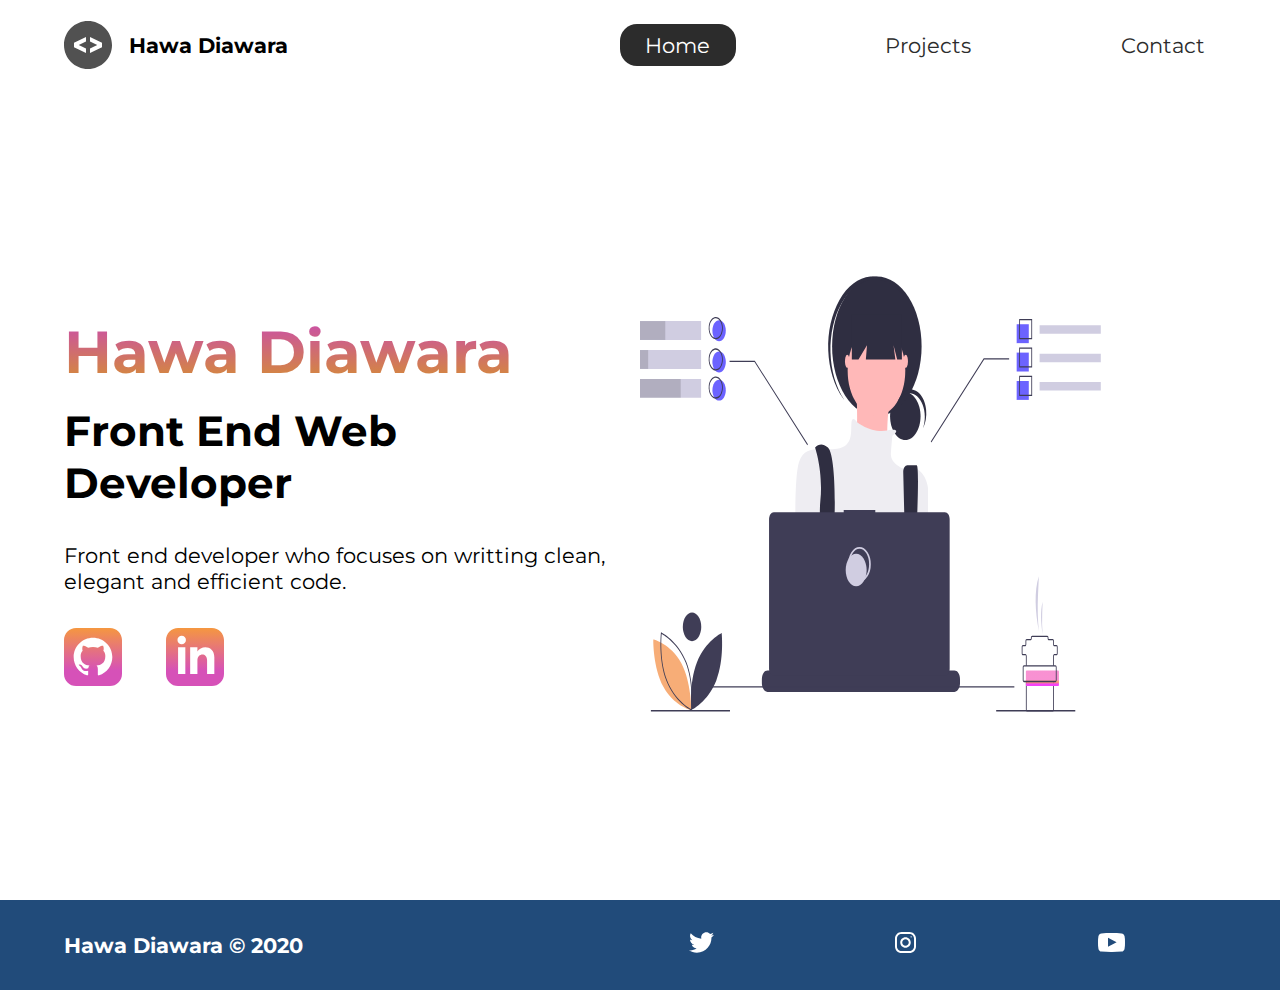
==== commit fe33e8a2: "initial commit" ====
--- a/index.html
+++ b/index.html
@@ -1,128 +1,128 @@
-<!DOCTYPE html>
-<html lang="en">
-  <head>
-    <meta charset="UTF-8" />
-    <meta name="viewport" content="width=device-width, initial-scale=1.0" />
-    <meta http-equiv="X-UA-Compatible" content="ie=edge"/>
-    <meta
-      name="description"
-      content="Hawa Diawara is a front end web developer who specializes in html,css,sass,javascript"
-    />
-    <meta name="robots" content="index,follow" />
-    <link href="https://fonts.googleapis.com/css2?family=Montserrat:wght@400;500&display=swap" rel="stylesheet">
-<link rel="stylesheet" href="./styles/style.css">
-    <title>Hawa Diawara| Web Developer</title>
-  </head>
-  <body>
-     <header class="main-head">
-       <nav >
-         <div class="logo">
-        <img src="./icons/code1.svg" alt="logo"/>
-        <h1>Hawa Diawara</h1>
-         </div class="nav-links">
-         <ul>
-           <li><a class="active" href="/">Home</a></li>
-           <li><a href="./projects/">Projects</a></li>
-           <li><a href="./contact/">Contact</a></li>
-         </ul>
-       </nav>
-     </header> 
-     <section class="intro">
-       <div class="intro-text">
-         <h2>Hawa Diawara</h2>
-         <h3>Front End Web <br> Developer</h3>
-         <p> Front end developer who focuses on writting clean, elegant and efficient code.</p>
-         
-         <div class="intro-social">
-          <a href="https://github.com/hawadiaw"><img src="/icons/Vector.svg" alt="github-social-link"></a>
-         <a href="https://www.linkedin.com/in/hawa-diawara-16bb4b17a/"><img src="/icons/linked-in2 1.svg" alt="linked-in-social-link"></a>
-        </div>
-       </div>
-      <div class="intro-images">
-        <svg width="538" height="508" viewBox="0 0 538 508" fill="none" xmlns="http://www.w3.org/2000/svg">
-          <g id="undraw_dev_focus_b9xo 1">
-          <g id="me">
-          <path id="Vector" d="M197.285 213.621L184.922 219.428C184.922 219.428 98.9986 318.659 95.4567 346.301C91.9149 373.942 112.281 389.145 112.281 389.145L189.316 445.81L197.285 412.64L160.981 383.617C160.981 383.617 163.638 375.324 153.012 373.942C142.386 372.56 140.615 354.593 140.615 354.593C140.615 354.593 161.867 303.456 173.378 314.513C184.889 325.57 188.431 333.862 188.431 333.862L197.285 213.621Z" fill="white"/>
-          <path id="Vector_2" d="M327.449 235.734C327.449 235.734 423.964 355.975 406.255 384.999C388.546 414.023 321.25 405.73 321.25 405.73L325.678 371.178L364.638 364.268L345.158 333.862L327.449 336.626V235.734Z" fill="white"/>
-          <path id="Vector_3" d="M184.889 436.136L197.285 451.339C197.285 451.339 206.14 494.183 219.422 481.744C232.704 469.306 207.025 425.079 207.025 425.079L191.972 416.787L184.889 436.136Z" fill="#FFB8B8"/>
-          <path id="Vector_4" d="M309.768 190.993C319.59 190.993 327.552 178.565 327.552 163.234C327.552 147.903 319.59 135.475 309.768 135.475C299.945 135.475 291.983 147.903 291.983 163.234C291.983 178.565 299.945 190.993 309.768 190.993Z" fill="#2F2E41"/>
-          <path id="Vector_5" d="M328.334 378.089C328.334 378.089 288.045 366.341 285.389 387.072C282.733 407.803 330.105 398.82 330.105 398.82L328.334 378.089Z" fill="#FFB8B8"/>
-          <path id="Vector_6" d="M276.534 163.175C305.387 163.175 328.777 126.667 328.777 81.6321C328.777 36.5974 305.387 0.0894775 276.534 0.0894775C247.682 0.0894775 224.292 36.5974 224.292 81.6321C224.292 126.667 247.682 163.175 276.534 163.175Z" fill="#2F2E41"/>
-          <path id="Vector_7" d="M314.609 385.69C317.054 385.69 319.037 382.596 319.037 378.78C319.037 374.963 317.054 371.869 314.609 371.869C312.164 371.869 310.182 374.963 310.182 378.78C310.182 382.596 312.164 385.69 314.609 385.69Z" fill="#6C63FF"/>
-          <path id="Vector_8" d="M252.184 126.55C252.184 126.55 256.611 190.126 249.528 197.036C242.444 203.947 290.259 213.621 290.259 213.621C290.259 213.621 283.175 144.517 300.885 126.55H252.184Z" fill="#FFB8B8"/>
-          <path id="Vector_10" d="M294.686 185.98C294.686 185.98 307.871 176.369 288.882 179.792C269.893 183.215 253.51 170.086 253.51 170.086C253.51 170.086 247.757 161.102 246.871 170.777C245.986 180.451 249.528 198.418 230.047 201.182C210.567 203.947 192.858 195.654 185.774 216.385C178.69 237.116 182.232 326.952 182.232 326.952C182.232 326.952 195.514 401.584 206.14 412.64C216.765 423.697 309.739 408.494 309.739 408.494L336.303 333.862V246.791C336.303 246.791 332.761 216.385 307.968 224.678C307.968 224.678 292.03 219.149 292.915 206.711C293.801 194.272 294.686 185.98 294.686 185.98Z" fill="#EEEDF2"/>
-          <path id="Vector_11" d="M235.533 31.0389C244.534 15.2372 257.117 5.51257 270.626 3.91736C284.134 2.32215 297.511 8.98117 307.934 22.489C307.507 21.8552 307.084 21.2162 306.64 20.6002C296.284 6.23741 282.698 -1.1172 268.868 0.153892C255.039 1.42498 242.099 11.2177 232.894 27.3783C223.69 43.5389 218.975 64.7441 219.786 86.3302C220.597 107.916 226.868 128.116 237.22 142.486C237.664 143.102 238.12 143.682 238.573 144.27C228.758 129.696 222.954 109.74 222.387 88.6141C221.819 67.4877 226.533 46.8436 235.533 31.0389Z" fill="#2F2E41"/>
-          <path id="Vector_12" d="M242.001 106.51C243.468 106.51 244.658 103.107 244.658 98.9086C244.658 94.7105 243.468 91.3072 242.001 91.3072C240.534 91.3072 239.345 94.7105 239.345 98.9086C239.345 103.107 240.534 106.51 242.001 106.51Z" fill="#FFB8B8"/>
-          <path id="Vector_13" d="M276.092 162.484C294.675 162.484 309.739 138.971 309.739 109.965C309.739 80.9598 294.675 57.4463 276.092 57.4463C257.509 57.4463 242.444 80.9598 242.444 109.965C242.444 138.971 257.509 162.484 276.092 162.484Z" fill="#FFB8B8"/>
-          <path id="Vector_14" d="M247.314 44.3162V96.8353H255.106L265.023 80.2503L263.695 96.8353H298.139L296.014 80.2503L300.265 96.8353H305.755V44.3162H247.314Z" fill="#2F2E41"/>
-          <path id="Vector_15" d="M310.182 106.51C311.649 106.51 312.838 103.107 312.838 98.9086C312.838 94.7105 311.649 91.3072 310.182 91.3072C308.715 91.3072 307.526 94.7105 307.526 98.9086C307.526 103.107 308.715 106.51 310.182 106.51Z" fill="#FFB8B8"/>
-          <path id="Vector_16" d="M314.722 136.239C317.8 136.24 320.825 137.487 323.502 139.859C326.178 142.231 328.415 145.646 329.993 149.771C331.57 153.896 332.435 158.589 332.503 163.392C332.57 168.195 331.838 172.943 330.378 177.172C331.92 174.161 333.043 170.682 333.676 166.956C334.309 163.23 334.437 159.339 334.053 155.531C333.669 151.723 332.782 148.082 331.446 144.839C330.111 141.597 328.357 138.824 326.297 136.697C324.238 134.571 321.916 133.138 319.482 132.489C317.048 131.84 314.553 131.99 312.158 132.929C309.763 133.868 307.519 135.575 305.57 137.942C303.621 140.309 302.009 143.284 300.837 146.678C302.5 143.42 304.612 140.789 307.016 138.982C309.42 137.175 312.054 136.237 314.722 136.239Z" fill="#2F2E41"/>
-          <path id="Vector_17" d="M204.369 199.8C204.369 199.8 214.109 227.442 210.567 261.994C207.025 296.546 221.193 382.235 221.193 382.235L231.818 378.088C231.818 378.088 224.735 306.22 226.506 289.635C228.276 273.051 228.276 208.093 219.422 199.8C210.567 191.508 204.369 199.8 204.369 199.8Z" fill="#2F2E41"/>
-          <path id="Vector_18" d="M307.346 228.526L311.067 381.544L318.151 388.454C318.151 388.454 328.334 220.532 323.021 220.532H312.211C311.55 220.532 310.896 220.741 310.289 221.148C309.682 221.555 309.134 222.151 308.679 222.898C308.224 223.646 307.871 224.531 307.642 225.498C307.412 226.465 307.312 227.495 307.346 228.526Z" fill="#2F2E41"/>
-          </g>
-          <path id="Vector_19" d="M226.063 378.78C228.508 378.78 230.49 375.686 230.49 371.869C230.49 368.053 228.508 364.959 226.063 364.959C223.618 364.959 221.635 368.053 221.635 371.869C221.635 375.686 223.618 378.78 226.063 378.78Z" fill="#6C63FF"/>
-          <path id="Vector_20" d="M373.619 470.193V474.822C373.621 476.093 373.47 477.353 373.175 478.537C373.043 479.064 372.885 479.575 372.701 480.062C372.118 481.588 371.292 482.851 370.302 483.728C369.313 484.606 368.195 485.066 367.057 485.065H148.852C147.714 485.066 146.595 484.606 145.606 483.728C144.616 482.851 143.79 481.588 143.208 480.062C143.023 479.575 142.865 479.064 142.734 478.537C142.438 477.353 142.287 476.093 142.289 474.822V470.193C142.289 468.847 142.458 467.515 142.788 466.272C143.118 465.029 143.601 463.9 144.211 462.949C144.82 461.998 145.544 461.243 146.34 460.729C147.136 460.214 147.99 459.949 148.852 459.95H161.429V457.791C161.429 457.735 161.436 457.679 161.45 457.628C161.464 457.576 161.484 457.529 161.509 457.489C161.535 457.449 161.565 457.418 161.598 457.396C161.631 457.375 161.667 457.364 161.703 457.364H168.265C168.301 457.364 168.337 457.375 168.37 457.396C168.403 457.418 168.434 457.449 168.459 457.489C168.485 457.529 168.505 457.576 168.518 457.628C168.532 457.679 168.539 457.735 168.539 457.791V459.95H172.639V457.791C172.639 457.735 172.646 457.679 172.66 457.628C172.673 457.576 172.693 457.529 172.719 457.489C172.744 457.449 172.774 457.418 172.808 457.396C172.841 457.375 172.877 457.364 172.912 457.364H179.475C179.511 457.364 179.547 457.375 179.58 457.396C179.613 457.418 179.643 457.449 179.669 457.489C179.694 457.529 179.714 457.576 179.728 457.628C179.742 457.679 179.749 457.735 179.749 457.791V459.95H183.853V457.791C183.853 457.735 183.86 457.679 183.874 457.628C183.888 457.576 183.908 457.529 183.933 457.489C183.959 457.449 183.989 457.418 184.022 457.396C184.055 457.375 184.091 457.364 184.127 457.364H190.689C190.725 457.364 190.761 457.375 190.794 457.396C190.827 457.418 190.858 457.449 190.883 457.489C190.909 457.529 190.929 457.576 190.942 457.628C190.956 457.679 190.963 457.735 190.963 457.791V459.95H195.063V457.791C195.063 457.735 195.07 457.679 195.084 457.628C195.097 457.576 195.117 457.529 195.143 457.489C195.168 457.449 195.198 457.418 195.232 457.396C195.265 457.375 195.301 457.364 195.336 457.364H201.899C201.935 457.364 201.971 457.375 202.004 457.396C202.037 457.418 202.067 457.449 202.093 457.489C202.118 457.529 202.138 457.576 202.152 457.628C202.166 457.679 202.173 457.735 202.173 457.791V459.95H206.272V457.791C206.272 457.735 206.279 457.679 206.293 457.628C206.307 457.576 206.327 457.529 206.352 457.489C206.378 457.449 206.408 457.418 206.441 457.396C206.474 457.375 206.51 457.364 206.546 457.364H213.109C213.145 457.364 213.18 457.375 213.213 457.396C213.247 457.418 213.277 457.449 213.302 457.489C213.328 457.529 213.348 457.576 213.362 457.628C213.375 457.679 213.382 457.735 213.382 457.791V459.95H217.487V457.791C217.487 457.735 217.494 457.679 217.508 457.628C217.521 457.576 217.541 457.529 217.567 457.489C217.592 457.449 217.622 457.418 217.656 457.396C217.689 457.375 217.725 457.364 217.761 457.364H224.323C224.359 457.364 224.395 457.375 224.428 457.396C224.461 457.418 224.491 457.449 224.517 457.489C224.542 457.529 224.562 457.576 224.576 457.628C224.59 457.679 224.597 457.735 224.597 457.791V459.95H228.696V457.791C228.696 457.735 228.703 457.679 228.717 457.628C228.731 457.576 228.751 457.529 228.776 457.489C228.802 457.449 228.832 457.418 228.865 457.396C228.898 457.375 228.934 457.364 228.97 457.364H280.376C280.412 457.364 280.447 457.375 280.48 457.396C280.514 457.418 280.544 457.449 280.569 457.489C280.595 457.529 280.615 457.576 280.629 457.628C280.642 457.679 280.649 457.735 280.649 457.791V459.95H284.754V457.791C284.754 457.735 284.761 457.679 284.775 457.628C284.788 457.576 284.809 457.529 284.834 457.489C284.859 457.449 284.89 457.418 284.923 457.396C284.956 457.375 284.992 457.364 285.028 457.364H291.59C291.662 457.365 291.732 457.41 291.783 457.49C291.834 457.57 291.863 457.678 291.864 457.791V459.95H295.964V457.791C295.963 457.735 295.97 457.679 295.984 457.628C295.998 457.576 296.018 457.529 296.044 457.489C296.069 457.449 296.099 457.418 296.132 457.396C296.166 457.375 296.201 457.364 296.237 457.364H302.8C302.836 457.364 302.871 457.375 302.904 457.396C302.938 457.418 302.968 457.449 302.993 457.489C303.019 457.529 303.039 457.576 303.053 457.628C303.066 457.679 303.073 457.735 303.073 457.791V459.95H307.173V457.791C307.173 457.735 307.18 457.679 307.194 457.628C307.207 457.576 307.228 457.529 307.253 457.489C307.279 457.449 307.309 457.418 307.342 457.396C307.375 457.375 307.411 457.364 307.447 457.364H314.009C314.045 457.364 314.081 457.375 314.114 457.396C314.147 457.418 314.177 457.449 314.203 457.489C314.228 457.529 314.248 457.576 314.262 457.628C314.276 457.679 314.283 457.735 314.283 457.791V459.95H318.388V457.791C318.387 457.735 318.394 457.679 318.408 457.628C318.422 457.576 318.442 457.529 318.468 457.489C318.493 457.449 318.523 457.418 318.556 457.396C318.59 457.375 318.625 457.364 318.661 457.364H325.224C325.296 457.365 325.364 457.411 325.414 457.491C325.465 457.571 325.493 457.679 325.492 457.791V459.95H329.597V457.791C329.597 457.735 329.604 457.679 329.618 457.628C329.632 457.576 329.652 457.529 329.677 457.489C329.703 457.449 329.733 457.418 329.766 457.396C329.799 457.375 329.835 457.364 329.871 457.364H336.433C336.469 457.364 336.505 457.375 336.538 457.396C336.571 457.418 336.601 457.449 336.627 457.489C336.652 457.529 336.672 457.576 336.686 457.628C336.7 457.679 336.707 457.735 336.707 457.791V459.95H340.807V457.791C340.807 457.735 340.814 457.679 340.827 457.628C340.841 457.576 340.861 457.529 340.887 457.489C340.912 457.449 340.942 457.418 340.975 457.396C341.009 457.375 341.044 457.364 341.08 457.364H347.643C347.679 457.364 347.714 457.375 347.748 457.396C347.781 457.418 347.811 457.449 347.836 457.489C347.862 457.529 347.882 457.576 347.896 457.628C347.909 457.679 347.916 457.735 347.916 457.791V459.95H367.057C367.919 459.949 368.772 460.214 369.568 460.729C370.365 461.243 371.088 461.998 371.698 462.949C372.307 463.9 372.79 465.029 373.12 466.272C373.45 467.515 373.619 468.847 373.619 470.193Z" fill="#3F3D56"/>
-          <path id="Vector_21" d="M437.069 478.533H78.8911V480.059H437.069V478.533Z" fill="#3F3D56"/>
-          <path id="Vector_22" d="M356.049 275.219H274.717V272.603H237.838V275.219H156.171C154.712 275.219 153.313 276.124 152.281 277.734C151.249 279.345 150.669 281.529 150.669 283.806V457.636C150.669 459.913 151.249 462.097 152.281 463.707C153.313 465.318 154.712 466.223 156.171 466.223H356.049C357.508 466.223 358.907 465.318 359.939 463.707C360.971 462.097 361.55 459.913 361.55 457.635V283.806C361.55 282.679 361.408 281.562 361.131 280.52C360.855 279.478 360.45 278.532 359.939 277.734C359.428 276.937 358.821 276.305 358.154 275.873C357.487 275.441 356.771 275.219 356.049 275.219Z" fill="#3F3D56"/>
-          <path id="Vector_23" d="M256.27 354.975C263.017 354.975 268.486 346.438 268.486 335.907C268.486 325.377 263.017 316.84 256.27 316.84C249.523 316.84 244.054 325.377 244.054 335.907C244.054 346.438 249.523 354.975 256.27 354.975Z" stroke="#D0CDE1" stroke-width="2" stroke-miterlimit="10"/>
-          <path id="Vector_24" d="M252.361 361.839C259.107 361.839 264.577 353.302 264.577 342.772C264.577 332.241 259.107 323.704 252.361 323.704C245.614 323.704 240.145 332.241 240.145 342.772C240.145 353.302 245.614 361.839 252.361 361.839Z" fill="#D0CDE1"/>
-          <path id="Vector_25" d="M105.069 506.093H12.7147V507.818H105.069V506.093Z" fill="#3F3D56"/>
-          <path id="Vector_26" d="M508.202 506.093H415.848V507.818H508.202V506.093Z" fill="#3F3D56"/>
-          <path id="Vector_27" d="M66.524 450.543C56.7945 475.335 60.1419 506.175 60.1419 506.175C60.1419 506.175 79.2639 496.818 88.9934 472.025C98.7228 447.232 95.3754 416.392 95.3754 416.392C95.3754 416.392 76.2534 425.75 66.524 450.543Z" fill="#3F3D56"/>
-          <path id="Vector_28" d="M59.7449 506.38L59.1917 506.243C58.9916 506.193 39.0799 501.044 27.1549 478.774C15.2299 456.504 15.5168 425.004 15.5207 424.688L15.5326 423.814L16.0858 423.951C16.2859 424.001 36.1975 429.15 48.1226 451.421C60.0476 473.69 59.7606 505.19 59.7567 505.506L59.7449 506.38Z" fill="#F7AD77"/>
-          <path id="Vector_29" d="M60.5304 507.164L59.996 506.902C59.8027 506.808 40.5866 497.173 30.8738 472.424C21.161 447.673 24.393 416.576 24.4264 416.265L24.5199 415.403L25.0544 415.665C25.2477 415.759 44.4638 425.394 54.1766 450.144C63.8894 474.894 60.6574 505.991 60.624 506.302L60.5304 507.164ZM25.3083 417.41C24.8659 422.629 23.1027 449.7 31.707 471.627C40.3118 493.552 56.5631 503.4 59.7421 505.157C60.1845 499.938 61.9477 472.867 53.3434 450.941C44.7387 429.015 28.4873 419.168 25.3083 417.41H25.3083Z" fill="#3F3D56"/>
-          <path id="Vector_30" d="M60.749 425.839C66.6862 425.839 71.4992 418.327 71.4992 409.059C71.4992 399.792 66.6862 392.28 60.749 392.28C54.8118 392.28 49.9988 399.792 49.9988 409.059C49.9988 418.327 54.8118 425.839 60.749 425.839Z" fill="#3F3D56"/>
-          <path id="Vector_31" d="M195.356 196.971L133.685 99.9532H104.57V98.4278H134.093L134.237 98.6543L196.05 195.899L195.356 196.971Z" fill="#3F3D56"/>
-          <path id="Vector_32" d="M340.201 193.921L401.871 96.9024H430.986V95.377H401.463L401.32 95.6035L339.506 192.848L340.201 193.921Z" fill="#3F3D56"/>
-          <path id="Vector_33" d="M71.3424 52.123H6.10352e-05V74.1477H71.3424V52.123Z" fill="#D0CDE1"/>
-          <path id="Vector_34" d="M71.3424 85.9195H6.10352e-05V107.944H71.3424V85.9195Z" fill="#D0CDE1"/>
-          <path id="Vector_35" d="M71.3424 119.716H6.10352e-05V141.741H71.3424V119.716Z" fill="#D0CDE1"/>
-          <path id="Vector_36" opacity="0.15" d="M29.5137 52.123H6.10352e-05V74.1477H29.5137V52.123Z" fill="black"/>
-          <path id="Vector_37" opacity="0.15" d="M9.55478 85.9195H0V107.944H9.55478V85.9195Z" fill="black"/>
-          <path id="Vector_38" opacity="0.15" d="M47.5616 119.716H6.10352e-05V141.741H47.5616V119.716Z" fill="black"/>
-          <path id="Vector_39" d="M538 57.0709H466.548V67.0088H538V57.0709Z" fill="#D0CDE1"/>
-          <path id="Vector_40" d="M453.931 55.7845H439.782V77.8688H453.931V55.7845Z" fill="#6C63FF"/>
-          <path id="Vector_41" d="M453.931 88.911H439.782V110.995H453.931V88.911Z" fill="#6C63FF"/>
-          <path id="Vector_42" d="M453.931 122.037H439.782V144.122H453.931V122.037Z" fill="#6C63FF"/>
-          <path id="Vector_43" d="M457.84 73.2927H442.714V49.6828H457.84V73.2927ZM443.691 71.7673H456.863V51.2082H443.691V71.7673Z" fill="#3F3D56"/>
-          <path id="Vector_44" d="M538 90.1973H466.548V100.135H538V90.1973Z" fill="#D0CDE1"/>
-          <path id="Vector_45" d="M457.84 106.419H442.714V82.8094H457.84V106.419ZM443.691 104.894H456.863V84.3348H443.691V104.894Z" fill="#3F3D56"/>
-          <path id="Vector_46" d="M538 123.324H466.548V133.262H538V123.324Z" fill="#D0CDE1"/>
-          <path id="Vector_47" d="M457.84 139.545H442.714V115.936H457.84V139.545ZM443.691 138.02H456.863V117.461H443.691V138.02Z" fill="#3F3D56"/>
-          <path id="Vector_48" d="M92.3542 75.5466C96.6722 75.5466 100.173 70.083 100.173 63.3433C100.173 56.6036 96.6722 51.14 92.3542 51.14C88.0363 51.14 84.5359 56.6036 84.5359 63.3433C84.5359 70.083 88.0363 75.5466 92.3542 75.5466Z" fill="#6C63FF"/>
-          <path id="Vector_49" d="M92.3542 112.156C96.6722 112.156 100.173 106.693 100.173 99.9531C100.173 93.2134 96.6722 87.7498 92.3542 87.7498C88.0363 87.7498 84.5359 93.2134 84.5359 99.9531C84.5359 106.693 88.0363 112.156 92.3542 112.156Z" fill="#6C63FF"/>
-          <path id="Vector_50" d="M92.3542 144.953C96.6722 144.953 100.173 139.489 100.173 132.749C100.173 126.01 96.6722 120.546 92.3542 120.546C88.0363 120.546 84.5359 126.01 84.5359 132.749C84.5359 139.489 88.0363 144.953 92.3542 144.953Z" fill="#6C63FF"/>
-          <path id="Vector_51" d="M88.4451 73.2584C86.8021 73.2584 85.196 72.498 83.8299 71.0733C82.4639 69.6486 81.3991 67.6236 80.7704 65.2543C80.1417 62.8851 79.9772 60.2781 80.2977 57.7629C80.6182 55.2478 81.4094 52.9375 82.5711 51.1241C83.7329 49.3108 85.2131 48.0759 86.8245 47.5756C88.4359 47.0753 90.1061 47.3321 91.624 48.3135C93.1419 49.2948 94.4393 50.9567 95.3521 53.0889C96.2649 55.2212 96.7521 57.728 96.7521 60.2925C96.7496 63.7301 95.8736 67.0258 94.3163 69.4566C92.759 71.8873 90.6475 73.2546 88.4451 73.2584ZM88.4451 48.8519C86.9954 48.8519 85.5783 49.5229 84.3729 50.78C83.1675 52.0371 82.2281 53.8239 81.6733 55.9143C81.1185 58.0048 80.9734 60.3051 81.2562 62.5244C81.539 64.7437 82.2371 66.7822 83.2622 68.3822C84.2873 69.9822 85.5933 71.0718 87.0151 71.5132C88.4369 71.9546 89.9107 71.7281 91.25 70.8622C92.5893 69.9963 93.7341 68.5299 94.5395 66.6485C95.3449 64.7671 95.7748 62.5552 95.7748 60.2925C95.7726 57.2593 94.9996 54.3513 93.6255 52.2065C92.2514 50.0618 90.3883 48.8553 88.4451 48.8519Z" fill="#3F3D56"/>
-          <path id="Vector_52" d="M88.4451 109.868C86.8021 109.868 85.196 109.108 83.8299 107.683C82.4639 106.258 81.3991 104.233 80.7704 101.864C80.1417 99.4949 79.9772 96.8879 80.2977 94.3727C80.6182 91.8576 81.4094 89.5473 82.5711 87.734C83.7329 85.9206 85.2131 84.6857 86.8245 84.1855C88.4359 83.6852 90.1061 83.9419 91.624 84.9233C93.1419 85.9047 94.4393 87.5665 95.3521 89.6988C96.2649 91.831 96.7521 94.3379 96.7521 96.9023C96.7496 100.34 95.8736 103.636 94.3163 106.066C92.759 108.497 90.6475 109.864 88.4451 109.868ZM88.4451 85.4617C86.9954 85.4617 85.5783 86.1327 84.3729 87.3898C83.1675 88.6469 82.2281 90.4337 81.6733 92.5242C81.1185 94.6147 80.9734 96.915 81.2562 99.1342C81.539 101.353 82.2371 103.392 83.2622 104.992C84.2873 106.592 85.5933 107.682 87.0151 108.123C88.4369 108.564 89.9107 108.338 91.25 107.472C92.5893 106.606 93.7341 105.14 94.5395 103.258C95.3449 101.377 95.7748 99.165 95.7748 96.9023C95.7726 93.8691 94.9996 90.9612 93.6255 88.8164C92.2514 86.6716 90.3883 85.4652 88.4451 85.4617Z" fill="#3F3D56"/>
-          <path id="Vector_53" d="M88.4451 142.665C86.8021 142.665 85.196 141.904 83.8299 140.479C82.4639 139.055 81.3991 137.03 80.7704 134.66C80.1417 132.291 79.9772 129.684 80.2977 127.169C80.6182 124.654 81.4094 122.344 82.5711 120.53C83.7329 118.717 85.2131 117.482 86.8245 116.982C88.4359 116.481 90.1061 116.738 91.624 117.72C93.1419 118.701 94.4393 120.363 95.3521 122.495C96.2649 124.627 96.7521 127.134 96.7521 129.699C96.7496 133.136 95.8736 136.432 94.3163 138.863C92.759 141.293 90.6475 142.661 88.4451 142.665ZM88.4451 118.258C86.9954 118.258 85.5783 118.929 84.3729 120.186C83.1675 121.443 82.2281 123.23 81.6733 125.32C81.1185 127.411 80.9734 129.711 81.2562 131.931C81.539 134.15 82.2371 136.188 83.2622 137.788C84.2873 139.388 85.5933 140.478 87.0151 140.919C88.4369 141.361 89.9107 141.134 91.25 140.268C92.5893 139.402 93.7341 137.936 94.5395 136.055C95.3449 134.173 95.7748 131.961 95.7748 129.699C95.7726 126.665 94.9996 123.757 93.6255 121.613C92.2514 119.468 90.3883 118.261 88.4451 118.258Z" fill="#3F3D56"/>
-          <path id="Vector_54" d="M483.272 454.611H482.294V443.17C482.295 442.563 482.449 441.982 482.724 441.553C482.999 441.124 483.372 440.883 483.76 440.882H486.203C486.333 440.882 486.457 440.801 486.549 440.658C486.64 440.515 486.692 440.322 486.692 440.119V432.492C486.692 432.29 486.64 432.096 486.549 431.953C486.457 431.81 486.333 431.73 486.203 431.73H483.76C483.372 431.729 482.999 431.488 482.724 431.059C482.449 430.63 482.295 430.048 482.294 429.441V425.628C482.294 425.426 482.243 425.232 482.151 425.089C482.059 424.946 481.935 424.865 481.806 424.865H477.408C477.019 424.865 476.646 424.623 476.372 424.194C476.097 423.765 475.942 423.184 475.942 422.577V421.814C475.942 421.612 475.89 421.418 475.799 421.275C475.707 421.132 475.583 421.052 475.453 421.052H457.862C457.732 421.052 457.608 421.132 457.516 421.275C457.425 421.418 457.373 421.612 457.373 421.814V422.577C457.373 423.184 457.218 423.765 456.943 424.194C456.669 424.623 456.296 424.865 455.907 424.865H451.509C451.38 424.865 451.256 424.946 451.164 425.089C451.072 425.232 451.021 425.426 451.021 425.628V429.441C451.02 430.048 450.866 430.63 450.591 431.059C450.316 431.488 449.944 431.729 449.555 431.73H447.112C446.982 431.73 446.858 431.81 446.766 431.953C446.675 432.096 446.623 432.29 446.623 432.492V440.119C446.623 440.322 446.675 440.515 446.766 440.658C446.858 440.801 446.982 440.882 447.112 440.882H450.044C450.432 440.883 450.805 441.124 451.08 441.553C451.354 441.982 451.509 442.563 451.509 443.17V454.611H450.532V443.17C450.532 442.968 450.481 442.774 450.389 442.631C450.297 442.488 450.173 442.408 450.044 442.407H447.112C446.723 442.407 446.35 442.165 446.076 441.737C445.801 441.308 445.646 440.726 445.646 440.119V432.492C445.646 431.886 445.801 431.304 446.076 430.875C446.35 430.446 446.723 430.205 447.112 430.204H449.555C449.684 430.204 449.809 430.124 449.9 429.981C449.992 429.838 450.043 429.644 450.044 429.441V425.628C450.044 425.021 450.199 424.44 450.473 424.011C450.748 423.582 451.121 423.34 451.509 423.34H455.907C456.037 423.34 456.161 423.259 456.253 423.116C456.344 422.973 456.396 422.779 456.396 422.577V421.814C456.396 421.208 456.551 420.626 456.826 420.197C457.101 419.768 457.473 419.527 457.862 419.526H475.453C475.842 419.527 476.214 419.768 476.489 420.197C476.764 420.626 476.919 421.208 476.919 421.814V422.577C476.919 422.779 476.971 422.973 477.062 423.116C477.154 423.259 477.278 423.34 477.408 423.34H481.806C482.194 423.34 482.567 423.582 482.842 424.011C483.117 424.44 483.271 425.021 483.272 425.628V429.441C483.272 429.644 483.323 429.838 483.415 429.981C483.506 430.124 483.631 430.204 483.76 430.204H486.203C486.592 430.205 486.965 430.446 487.24 430.875C487.514 431.304 487.669 431.886 487.669 432.492V440.119C487.669 440.726 487.514 441.308 487.24 441.737C486.965 442.165 486.592 442.407 486.203 442.407H483.76C483.631 442.408 483.506 442.488 483.415 442.631C483.323 442.774 483.272 442.968 483.272 443.17V454.611Z" fill="#3F3D56"/>
-          <path id="Vector_55" d="M481.806 508H451.998C451.61 507.999 451.237 507.758 450.962 507.329C450.687 506.9 450.533 506.319 450.532 505.712V472.916H451.51V505.712C451.51 505.914 451.561 506.108 451.653 506.251C451.744 506.394 451.869 506.474 451.998 506.475H481.806C481.935 506.474 482.059 506.394 482.151 506.251C482.243 506.108 482.294 505.914 482.294 505.712V472.916H483.272V505.712C483.271 506.319 483.117 506.9 482.842 507.329C482.567 507.758 482.194 507.999 481.806 508Z" fill="#3F3D56"/>
-          <path id="Vector_56" d="M488.158 459.95H451.51C450.97 459.95 450.532 460.633 450.532 461.475V476.729C450.532 477.572 450.97 478.255 451.51 478.255H488.158C488.698 478.255 489.135 477.572 489.135 476.729V461.475C489.135 460.633 488.698 459.95 488.158 459.95Z" fill="url(#paint0_linear)"/>
-          <path id="Vector_57" d="M484.982 473.678H448.333C447.945 473.678 447.572 473.436 447.297 473.007C447.022 472.578 446.868 471.997 446.867 471.39V456.136C446.868 455.529 447.022 454.948 447.297 454.519C447.572 454.09 447.945 453.849 448.333 453.848H484.982C485.37 453.849 485.743 454.09 486.018 454.519C486.293 454.948 486.447 455.529 486.448 456.136V471.39C486.447 471.997 486.293 472.578 486.018 473.007C485.743 473.436 485.37 473.678 484.982 473.678ZM448.333 455.373C448.204 455.374 448.08 455.454 447.988 455.597C447.896 455.74 447.845 455.934 447.845 456.136V471.39C447.845 471.592 447.896 471.786 447.988 471.929C448.08 472.072 448.204 472.153 448.333 472.153H484.982C485.111 472.153 485.236 472.072 485.327 471.929C485.419 471.786 485.47 471.592 485.47 471.39V456.136C485.47 455.934 485.419 455.74 485.327 455.597C485.236 455.454 485.111 455.374 484.982 455.373H448.333Z" fill="#3F3D56"/>
-          <g id="flame">
-          <path id="Vector_58" d="M465.68 414.187C464.381 400.529 464.038 386.691 464.657 372.917L465.68 350.12C460.04 367.636 461.315 390.69 465.68 414.187V414.187Z" fill="#D0CDE1"/>
-          <path id="Vector_59" d="M470.078 418.001C469.453 409.851 469.288 401.63 469.586 393.435L470.078 379.866C467.365 390.292 467.978 404.014 470.078 418.001Z" fill="#D0CDE1"/>
-          </g>
-          </g>
-          <defs>
-          <linearGradient id="paint0_linear" x1="469.834" y1="459.95" x2="469.834" y2="478.255" gradientUnits="userSpaceOnUse">
-          <stop offset="0.588542" stop-color="#F55BBC" stop-opacity="0.670659"/>
-          <stop offset="0.734375" stop-color="#F88E42" stop-opacity="0.81"/>
-          <stop offset="0.875" stop-color="#F442F8"/>
-          </linearGradient>
-          </defs>
-          </svg>
-          <img class="splash" src="./img/Vector 1 (1).svg" alt="">
-      </div>
-     
-     </section>
-     <footer>
-      <h4>Hawa Diawara  &copy; 2020 </h4>
-      <ul>
-          <li><a href="#"><img src="/icons/twitter 1.svg" alt="Twitter-social"></a></li>
-          <li><a href="#"><img src="/icons/instagram 1.svg" alt="instagram-social"></a></li>
-          <li><a href="#"><img src="/icons/youtube-symbol 1.svg" alt="youtube-social"></a></li>
-      </ul>
-  </footer>
-  </body>
+<!DOCTYPE html>
+<html lang="en">
+  <head>
+    <meta charset="UTF-8" />
+    <meta name="viewport" content="width=device-width, initial-scale=1.0" />
+    <meta http-equiv="X-UA-Compatible" content="ie=edge"/>
+    <meta
+      name="description"
+      content="Hawa Diawara is a front end web developer who specializes in html,css,sass,javascript"
+    />
+    <meta name="robots" content="index,follow" />
+    <link href="https://fonts.googleapis.com/css2?family=Montserrat:wght@400;500&display=swap" rel="stylesheet">
+<link rel="stylesheet" href="./styles/style.css">
+    <title>Hawa Diawara| Web Developer</title>
+  </head>
+  <body>
+     <header class="main-head">
+       <nav >
+         <div class="logo">
+        <img src="./icons/code1.svg" alt="logo"/>
+        <h1>Hawa Diawara</h1>
+         </div class="nav-links">
+         <ul>
+           <li><a class="active" href="/">Home</a></li>
+           <li><a href="./projects/">Projects</a></li>
+           <li><a href="./contact/">Contact</a></li>
+         </ul>
+       </nav>
+     </header> 
+     <section class="intro">
+       <div class="intro-text">
+         <h2>Hawa Diawara</h2>
+         <h3>Front End Web <br> Developer</h3>
+         <p> Front end developer who focuses on writting clean, elegant and efficient code.</p>
+         
+         <div class="intro-social">
+          <a href="https://github.com/hawadiaw"><img src="./icons/Vector.svg" alt="github-social-link"></a>
+         <a href="https://www.linkedin.com/in/hawa-diawara-16bb4b17a/"><img src="./icons/linked-in2 1.svg" alt="linked-in-social-link"></a>
+        </div>
+       </div>
+      <div class="intro-images">
+        <svg width="538" height="508" viewBox="0 0 538 508" fill="none" xmlns="http://www.w3.org/2000/svg">
+          <g id="undraw_dev_focus_b9xo 1">
+          <g id="me">
+          <path id="Vector" d="M197.285 213.621L184.922 219.428C184.922 219.428 98.9986 318.659 95.4567 346.301C91.9149 373.942 112.281 389.145 112.281 389.145L189.316 445.81L197.285 412.64L160.981 383.617C160.981 383.617 163.638 375.324 153.012 373.942C142.386 372.56 140.615 354.593 140.615 354.593C140.615 354.593 161.867 303.456 173.378 314.513C184.889 325.57 188.431 333.862 188.431 333.862L197.285 213.621Z" fill="white"/>
+          <path id="Vector_2" d="M327.449 235.734C327.449 235.734 423.964 355.975 406.255 384.999C388.546 414.023 321.25 405.73 321.25 405.73L325.678 371.178L364.638 364.268L345.158 333.862L327.449 336.626V235.734Z" fill="white"/>
+          <path id="Vector_3" d="M184.889 436.136L197.285 451.339C197.285 451.339 206.14 494.183 219.422 481.744C232.704 469.306 207.025 425.079 207.025 425.079L191.972 416.787L184.889 436.136Z" fill="#FFB8B8"/>
+          <path id="Vector_4" d="M309.768 190.993C319.59 190.993 327.552 178.565 327.552 163.234C327.552 147.903 319.59 135.475 309.768 135.475C299.945 135.475 291.983 147.903 291.983 163.234C291.983 178.565 299.945 190.993 309.768 190.993Z" fill="#2F2E41"/>
+          <path id="Vector_5" d="M328.334 378.089C328.334 378.089 288.045 366.341 285.389 387.072C282.733 407.803 330.105 398.82 330.105 398.82L328.334 378.089Z" fill="#FFB8B8"/>
+          <path id="Vector_6" d="M276.534 163.175C305.387 163.175 328.777 126.667 328.777 81.6321C328.777 36.5974 305.387 0.0894775 276.534 0.0894775C247.682 0.0894775 224.292 36.5974 224.292 81.6321C224.292 126.667 247.682 163.175 276.534 163.175Z" fill="#2F2E41"/>
+          <path id="Vector_7" d="M314.609 385.69C317.054 385.69 319.037 382.596 319.037 378.78C319.037 374.963 317.054 371.869 314.609 371.869C312.164 371.869 310.182 374.963 310.182 378.78C310.182 382.596 312.164 385.69 314.609 385.69Z" fill="#6C63FF"/>
+          <path id="Vector_8" d="M252.184 126.55C252.184 126.55 256.611 190.126 249.528 197.036C242.444 203.947 290.259 213.621 290.259 213.621C290.259 213.621 283.175 144.517 300.885 126.55H252.184Z" fill="#FFB8B8"/>
+          <path id="Vector_10" d="M294.686 185.98C294.686 185.98 307.871 176.369 288.882 179.792C269.893 183.215 253.51 170.086 253.51 170.086C253.51 170.086 247.757 161.102 246.871 170.777C245.986 180.451 249.528 198.418 230.047 201.182C210.567 203.947 192.858 195.654 185.774 216.385C178.69 237.116 182.232 326.952 182.232 326.952C182.232 326.952 195.514 401.584 206.14 412.64C216.765 423.697 309.739 408.494 309.739 408.494L336.303 333.862V246.791C336.303 246.791 332.761 216.385 307.968 224.678C307.968 224.678 292.03 219.149 292.915 206.711C293.801 194.272 294.686 185.98 294.686 185.98Z" fill="#EEEDF2"/>
+          <path id="Vector_11" d="M235.533 31.0389C244.534 15.2372 257.117 5.51257 270.626 3.91736C284.134 2.32215 297.511 8.98117 307.934 22.489C307.507 21.8552 307.084 21.2162 306.64 20.6002C296.284 6.23741 282.698 -1.1172 268.868 0.153892C255.039 1.42498 242.099 11.2177 232.894 27.3783C223.69 43.5389 218.975 64.7441 219.786 86.3302C220.597 107.916 226.868 128.116 237.22 142.486C237.664 143.102 238.12 143.682 238.573 144.27C228.758 129.696 222.954 109.74 222.387 88.6141C221.819 67.4877 226.533 46.8436 235.533 31.0389Z" fill="#2F2E41"/>
+          <path id="Vector_12" d="M242.001 106.51C243.468 106.51 244.658 103.107 244.658 98.9086C244.658 94.7105 243.468 91.3072 242.001 91.3072C240.534 91.3072 239.345 94.7105 239.345 98.9086C239.345 103.107 240.534 106.51 242.001 106.51Z" fill="#FFB8B8"/>
+          <path id="Vector_13" d="M276.092 162.484C294.675 162.484 309.739 138.971 309.739 109.965C309.739 80.9598 294.675 57.4463 276.092 57.4463C257.509 57.4463 242.444 80.9598 242.444 109.965C242.444 138.971 257.509 162.484 276.092 162.484Z" fill="#FFB8B8"/>
+          <path id="Vector_14" d="M247.314 44.3162V96.8353H255.106L265.023 80.2503L263.695 96.8353H298.139L296.014 80.2503L300.265 96.8353H305.755V44.3162H247.314Z" fill="#2F2E41"/>
+          <path id="Vector_15" d="M310.182 106.51C311.649 106.51 312.838 103.107 312.838 98.9086C312.838 94.7105 311.649 91.3072 310.182 91.3072C308.715 91.3072 307.526 94.7105 307.526 98.9086C307.526 103.107 308.715 106.51 310.182 106.51Z" fill="#FFB8B8"/>
+          <path id="Vector_16" d="M314.722 136.239C317.8 136.24 320.825 137.487 323.502 139.859C326.178 142.231 328.415 145.646 329.993 149.771C331.57 153.896 332.435 158.589 332.503 163.392C332.57 168.195 331.838 172.943 330.378 177.172C331.92 174.161 333.043 170.682 333.676 166.956C334.309 163.23 334.437 159.339 334.053 155.531C333.669 151.723 332.782 148.082 331.446 144.839C330.111 141.597 328.357 138.824 326.297 136.697C324.238 134.571 321.916 133.138 319.482 132.489C317.048 131.84 314.553 131.99 312.158 132.929C309.763 133.868 307.519 135.575 305.57 137.942C303.621 140.309 302.009 143.284 300.837 146.678C302.5 143.42 304.612 140.789 307.016 138.982C309.42 137.175 312.054 136.237 314.722 136.239Z" fill="#2F2E41"/>
+          <path id="Vector_17" d="M204.369 199.8C204.369 199.8 214.109 227.442 210.567 261.994C207.025 296.546 221.193 382.235 221.193 382.235L231.818 378.088C231.818 378.088 224.735 306.22 226.506 289.635C228.276 273.051 228.276 208.093 219.422 199.8C210.567 191.508 204.369 199.8 204.369 199.8Z" fill="#2F2E41"/>
+          <path id="Vector_18" d="M307.346 228.526L311.067 381.544L318.151 388.454C318.151 388.454 328.334 220.532 323.021 220.532H312.211C311.55 220.532 310.896 220.741 310.289 221.148C309.682 221.555 309.134 222.151 308.679 222.898C308.224 223.646 307.871 224.531 307.642 225.498C307.412 226.465 307.312 227.495 307.346 228.526Z" fill="#2F2E41"/>
+          </g>
+          <path id="Vector_19" d="M226.063 378.78C228.508 378.78 230.49 375.686 230.49 371.869C230.49 368.053 228.508 364.959 226.063 364.959C223.618 364.959 221.635 368.053 221.635 371.869C221.635 375.686 223.618 378.78 226.063 378.78Z" fill="#6C63FF"/>
+          <path id="Vector_20" d="M373.619 470.193V474.822C373.621 476.093 373.47 477.353 373.175 478.537C373.043 479.064 372.885 479.575 372.701 480.062C372.118 481.588 371.292 482.851 370.302 483.728C369.313 484.606 368.195 485.066 367.057 485.065H148.852C147.714 485.066 146.595 484.606 145.606 483.728C144.616 482.851 143.79 481.588 143.208 480.062C143.023 479.575 142.865 479.064 142.734 478.537C142.438 477.353 142.287 476.093 142.289 474.822V470.193C142.289 468.847 142.458 467.515 142.788 466.272C143.118 465.029 143.601 463.9 144.211 462.949C144.82 461.998 145.544 461.243 146.34 460.729C147.136 460.214 147.99 459.949 148.852 459.95H161.429V457.791C161.429 457.735 161.436 457.679 161.45 457.628C161.464 457.576 161.484 457.529 161.509 457.489C161.535 457.449 161.565 457.418 161.598 457.396C161.631 457.375 161.667 457.364 161.703 457.364H168.265C168.301 457.364 168.337 457.375 168.37 457.396C168.403 457.418 168.434 457.449 168.459 457.489C168.485 457.529 168.505 457.576 168.518 457.628C168.532 457.679 168.539 457.735 168.539 457.791V459.95H172.639V457.791C172.639 457.735 172.646 457.679 172.66 457.628C172.673 457.576 172.693 457.529 172.719 457.489C172.744 457.449 172.774 457.418 172.808 457.396C172.841 457.375 172.877 457.364 172.912 457.364H179.475C179.511 457.364 179.547 457.375 179.58 457.396C179.613 457.418 179.643 457.449 179.669 457.489C179.694 457.529 179.714 457.576 179.728 457.628C179.742 457.679 179.749 457.735 179.749 457.791V459.95H183.853V457.791C183.853 457.735 183.86 457.679 183.874 457.628C183.888 457.576 183.908 457.529 183.933 457.489C183.959 457.449 183.989 457.418 184.022 457.396C184.055 457.375 184.091 457.364 184.127 457.364H190.689C190.725 457.364 190.761 457.375 190.794 457.396C190.827 457.418 190.858 457.449 190.883 457.489C190.909 457.529 190.929 457.576 190.942 457.628C190.956 457.679 190.963 457.735 190.963 457.791V459.95H195.063V457.791C195.063 457.735 195.07 457.679 195.084 457.628C195.097 457.576 195.117 457.529 195.143 457.489C195.168 457.449 195.198 457.418 195.232 457.396C195.265 457.375 195.301 457.364 195.336 457.364H201.899C201.935 457.364 201.971 457.375 202.004 457.396C202.037 457.418 202.067 457.449 202.093 457.489C202.118 457.529 202.138 457.576 202.152 457.628C202.166 457.679 202.173 457.735 202.173 457.791V459.95H206.272V457.791C206.272 457.735 206.279 457.679 206.293 457.628C206.307 457.576 206.327 457.529 206.352 457.489C206.378 457.449 206.408 457.418 206.441 457.396C206.474 457.375 206.51 457.364 206.546 457.364H213.109C213.145 457.364 213.18 457.375 213.213 457.396C213.247 457.418 213.277 457.449 213.302 457.489C213.328 457.529 213.348 457.576 213.362 457.628C213.375 457.679 213.382 457.735 213.382 457.791V459.95H217.487V457.791C217.487 457.735 217.494 457.679 217.508 457.628C217.521 457.576 217.541 457.529 217.567 457.489C217.592 457.449 217.622 457.418 217.656 457.396C217.689 457.375 217.725 457.364 217.761 457.364H224.323C224.359 457.364 224.395 457.375 224.428 457.396C224.461 457.418 224.491 457.449 224.517 457.489C224.542 457.529 224.562 457.576 224.576 457.628C224.59 457.679 224.597 457.735 224.597 457.791V459.95H228.696V457.791C228.696 457.735 228.703 457.679 228.717 457.628C228.731 457.576 228.751 457.529 228.776 457.489C228.802 457.449 228.832 457.418 228.865 457.396C228.898 457.375 228.934 457.364 228.97 457.364H280.376C280.412 457.364 280.447 457.375 280.48 457.396C280.514 457.418 280.544 457.449 280.569 457.489C280.595 457.529 280.615 457.576 280.629 457.628C280.642 457.679 280.649 457.735 280.649 457.791V459.95H284.754V457.791C284.754 457.735 284.761 457.679 284.775 457.628C284.788 457.576 284.809 457.529 284.834 457.489C284.859 457.449 284.89 457.418 284.923 457.396C284.956 457.375 284.992 457.364 285.028 457.364H291.59C291.662 457.365 291.732 457.41 291.783 457.49C291.834 457.57 291.863 457.678 291.864 457.791V459.95H295.964V457.791C295.963 457.735 295.97 457.679 295.984 457.628C295.998 457.576 296.018 457.529 296.044 457.489C296.069 457.449 296.099 457.418 296.132 457.396C296.166 457.375 296.201 457.364 296.237 457.364H302.8C302.836 457.364 302.871 457.375 302.904 457.396C302.938 457.418 302.968 457.449 302.993 457.489C303.019 457.529 303.039 457.576 303.053 457.628C303.066 457.679 303.073 457.735 303.073 457.791V459.95H307.173V457.791C307.173 457.735 307.18 457.679 307.194 457.628C307.207 457.576 307.228 457.529 307.253 457.489C307.279 457.449 307.309 457.418 307.342 457.396C307.375 457.375 307.411 457.364 307.447 457.364H314.009C314.045 457.364 314.081 457.375 314.114 457.396C314.147 457.418 314.177 457.449 314.203 457.489C314.228 457.529 314.248 457.576 314.262 457.628C314.276 457.679 314.283 457.735 314.283 457.791V459.95H318.388V457.791C318.387 457.735 318.394 457.679 318.408 457.628C318.422 457.576 318.442 457.529 318.468 457.489C318.493 457.449 318.523 457.418 318.556 457.396C318.59 457.375 318.625 457.364 318.661 457.364H325.224C325.296 457.365 325.364 457.411 325.414 457.491C325.465 457.571 325.493 457.679 325.492 457.791V459.95H329.597V457.791C329.597 457.735 329.604 457.679 329.618 457.628C329.632 457.576 329.652 457.529 329.677 457.489C329.703 457.449 329.733 457.418 329.766 457.396C329.799 457.375 329.835 457.364 329.871 457.364H336.433C336.469 457.364 336.505 457.375 336.538 457.396C336.571 457.418 336.601 457.449 336.627 457.489C336.652 457.529 336.672 457.576 336.686 457.628C336.7 457.679 336.707 457.735 336.707 457.791V459.95H340.807V457.791C340.807 457.735 340.814 457.679 340.827 457.628C340.841 457.576 340.861 457.529 340.887 457.489C340.912 457.449 340.942 457.418 340.975 457.396C341.009 457.375 341.044 457.364 341.08 457.364H347.643C347.679 457.364 347.714 457.375 347.748 457.396C347.781 457.418 347.811 457.449 347.836 457.489C347.862 457.529 347.882 457.576 347.896 457.628C347.909 457.679 347.916 457.735 347.916 457.791V459.95H367.057C367.919 459.949 368.772 460.214 369.568 460.729C370.365 461.243 371.088 461.998 371.698 462.949C372.307 463.9 372.79 465.029 373.12 466.272C373.45 467.515 373.619 468.847 373.619 470.193Z" fill="#3F3D56"/>
+          <path id="Vector_21" d="M437.069 478.533H78.8911V480.059H437.069V478.533Z" fill="#3F3D56"/>
+          <path id="Vector_22" d="M356.049 275.219H274.717V272.603H237.838V275.219H156.171C154.712 275.219 153.313 276.124 152.281 277.734C151.249 279.345 150.669 281.529 150.669 283.806V457.636C150.669 459.913 151.249 462.097 152.281 463.707C153.313 465.318 154.712 466.223 156.171 466.223H356.049C357.508 466.223 358.907 465.318 359.939 463.707C360.971 462.097 361.55 459.913 361.55 457.635V283.806C361.55 282.679 361.408 281.562 361.131 280.52C360.855 279.478 360.45 278.532 359.939 277.734C359.428 276.937 358.821 276.305 358.154 275.873C357.487 275.441 356.771 275.219 356.049 275.219Z" fill="#3F3D56"/>
+          <path id="Vector_23" d="M256.27 354.975C263.017 354.975 268.486 346.438 268.486 335.907C268.486 325.377 263.017 316.84 256.27 316.84C249.523 316.84 244.054 325.377 244.054 335.907C244.054 346.438 249.523 354.975 256.27 354.975Z" stroke="#D0CDE1" stroke-width="2" stroke-miterlimit="10"/>
+          <path id="Vector_24" d="M252.361 361.839C259.107 361.839 264.577 353.302 264.577 342.772C264.577 332.241 259.107 323.704 252.361 323.704C245.614 323.704 240.145 332.241 240.145 342.772C240.145 353.302 245.614 361.839 252.361 361.839Z" fill="#D0CDE1"/>
+          <path id="Vector_25" d="M105.069 506.093H12.7147V507.818H105.069V506.093Z" fill="#3F3D56"/>
+          <path id="Vector_26" d="M508.202 506.093H415.848V507.818H508.202V506.093Z" fill="#3F3D56"/>
+          <path id="Vector_27" d="M66.524 450.543C56.7945 475.335 60.1419 506.175 60.1419 506.175C60.1419 506.175 79.2639 496.818 88.9934 472.025C98.7228 447.232 95.3754 416.392 95.3754 416.392C95.3754 416.392 76.2534 425.75 66.524 450.543Z" fill="#3F3D56"/>
+          <path id="Vector_28" d="M59.7449 506.38L59.1917 506.243C58.9916 506.193 39.0799 501.044 27.1549 478.774C15.2299 456.504 15.5168 425.004 15.5207 424.688L15.5326 423.814L16.0858 423.951C16.2859 424.001 36.1975 429.15 48.1226 451.421C60.0476 473.69 59.7606 505.19 59.7567 505.506L59.7449 506.38Z" fill="#F7AD77"/>
+          <path id="Vector_29" d="M60.5304 507.164L59.996 506.902C59.8027 506.808 40.5866 497.173 30.8738 472.424C21.161 447.673 24.393 416.576 24.4264 416.265L24.5199 415.403L25.0544 415.665C25.2477 415.759 44.4638 425.394 54.1766 450.144C63.8894 474.894 60.6574 505.991 60.624 506.302L60.5304 507.164ZM25.3083 417.41C24.8659 422.629 23.1027 449.7 31.707 471.627C40.3118 493.552 56.5631 503.4 59.7421 505.157C60.1845 499.938 61.9477 472.867 53.3434 450.941C44.7387 429.015 28.4873 419.168 25.3083 417.41H25.3083Z" fill="#3F3D56"/>
+          <path id="Vector_30" d="M60.749 425.839C66.6862 425.839 71.4992 418.327 71.4992 409.059C71.4992 399.792 66.6862 392.28 60.749 392.28C54.8118 392.28 49.9988 399.792 49.9988 409.059C49.9988 418.327 54.8118 425.839 60.749 425.839Z" fill="#3F3D56"/>
+          <path id="Vector_31" d="M195.356 196.971L133.685 99.9532H104.57V98.4278H134.093L134.237 98.6543L196.05 195.899L195.356 196.971Z" fill="#3F3D56"/>
+          <path id="Vector_32" d="M340.201 193.921L401.871 96.9024H430.986V95.377H401.463L401.32 95.6035L339.506 192.848L340.201 193.921Z" fill="#3F3D56"/>
+          <path id="Vector_33" d="M71.3424 52.123H6.10352e-05V74.1477H71.3424V52.123Z" fill="#D0CDE1"/>
+          <path id="Vector_34" d="M71.3424 85.9195H6.10352e-05V107.944H71.3424V85.9195Z" fill="#D0CDE1"/>
+          <path id="Vector_35" d="M71.3424 119.716H6.10352e-05V141.741H71.3424V119.716Z" fill="#D0CDE1"/>
+          <path id="Vector_36" opacity="0.15" d="M29.5137 52.123H6.10352e-05V74.1477H29.5137V52.123Z" fill="black"/>
+          <path id="Vector_37" opacity="0.15" d="M9.55478 85.9195H0V107.944H9.55478V85.9195Z" fill="black"/>
+          <path id="Vector_38" opacity="0.15" d="M47.5616 119.716H6.10352e-05V141.741H47.5616V119.716Z" fill="black"/>
+          <path id="Vector_39" d="M538 57.0709H466.548V67.0088H538V57.0709Z" fill="#D0CDE1"/>
+          <path id="Vector_40" d="M453.931 55.7845H439.782V77.8688H453.931V55.7845Z" fill="#6C63FF"/>
+          <path id="Vector_41" d="M453.931 88.911H439.782V110.995H453.931V88.911Z" fill="#6C63FF"/>
+          <path id="Vector_42" d="M453.931 122.037H439.782V144.122H453.931V122.037Z" fill="#6C63FF"/>
+          <path id="Vector_43" d="M457.84 73.2927H442.714V49.6828H457.84V73.2927ZM443.691 71.7673H456.863V51.2082H443.691V71.7673Z" fill="#3F3D56"/>
+          <path id="Vector_44" d="M538 90.1973H466.548V100.135H538V90.1973Z" fill="#D0CDE1"/>
+          <path id="Vector_45" d="M457.84 106.419H442.714V82.8094H457.84V106.419ZM443.691 104.894H456.863V84.3348H443.691V104.894Z" fill="#3F3D56"/>
+          <path id="Vector_46" d="M538 123.324H466.548V133.262H538V123.324Z" fill="#D0CDE1"/>
+          <path id="Vector_47" d="M457.84 139.545H442.714V115.936H457.84V139.545ZM443.691 138.02H456.863V117.461H443.691V138.02Z" fill="#3F3D56"/>
+          <path id="Vector_48" d="M92.3542 75.5466C96.6722 75.5466 100.173 70.083 100.173 63.3433C100.173 56.6036 96.6722 51.14 92.3542 51.14C88.0363 51.14 84.5359 56.6036 84.5359 63.3433C84.5359 70.083 88.0363 75.5466 92.3542 75.5466Z" fill="#6C63FF"/>
+          <path id="Vector_49" d="M92.3542 112.156C96.6722 112.156 100.173 106.693 100.173 99.9531C100.173 93.2134 96.6722 87.7498 92.3542 87.7498C88.0363 87.7498 84.5359 93.2134 84.5359 99.9531C84.5359 106.693 88.0363 112.156 92.3542 112.156Z" fill="#6C63FF"/>
+          <path id="Vector_50" d="M92.3542 144.953C96.6722 144.953 100.173 139.489 100.173 132.749C100.173 126.01 96.6722 120.546 92.3542 120.546C88.0363 120.546 84.5359 126.01 84.5359 132.749C84.5359 139.489 88.0363 144.953 92.3542 144.953Z" fill="#6C63FF"/>
+          <path id="Vector_51" d="M88.4451 73.2584C86.8021 73.2584 85.196 72.498 83.8299 71.0733C82.4639 69.6486 81.3991 67.6236 80.7704 65.2543C80.1417 62.8851 79.9772 60.2781 80.2977 57.7629C80.6182 55.2478 81.4094 52.9375 82.5711 51.1241C83.7329 49.3108 85.2131 48.0759 86.8245 47.5756C88.4359 47.0753 90.1061 47.3321 91.624 48.3135C93.1419 49.2948 94.4393 50.9567 95.3521 53.0889C96.2649 55.2212 96.7521 57.728 96.7521 60.2925C96.7496 63.7301 95.8736 67.0258 94.3163 69.4566C92.759 71.8873 90.6475 73.2546 88.4451 73.2584ZM88.4451 48.8519C86.9954 48.8519 85.5783 49.5229 84.3729 50.78C83.1675 52.0371 82.2281 53.8239 81.6733 55.9143C81.1185 58.0048 80.9734 60.3051 81.2562 62.5244C81.539 64.7437 82.2371 66.7822 83.2622 68.3822C84.2873 69.9822 85.5933 71.0718 87.0151 71.5132C88.4369 71.9546 89.9107 71.7281 91.25 70.8622C92.5893 69.9963 93.7341 68.5299 94.5395 66.6485C95.3449 64.7671 95.7748 62.5552 95.7748 60.2925C95.7726 57.2593 94.9996 54.3513 93.6255 52.2065C92.2514 50.0618 90.3883 48.8553 88.4451 48.8519Z" fill="#3F3D56"/>
+          <path id="Vector_52" d="M88.4451 109.868C86.8021 109.868 85.196 109.108 83.8299 107.683C82.4639 106.258 81.3991 104.233 80.7704 101.864C80.1417 99.4949 79.9772 96.8879 80.2977 94.3727C80.6182 91.8576 81.4094 89.5473 82.5711 87.734C83.7329 85.9206 85.2131 84.6857 86.8245 84.1855C88.4359 83.6852 90.1061 83.9419 91.624 84.9233C93.1419 85.9047 94.4393 87.5665 95.3521 89.6988C96.2649 91.831 96.7521 94.3379 96.7521 96.9023C96.7496 100.34 95.8736 103.636 94.3163 106.066C92.759 108.497 90.6475 109.864 88.4451 109.868ZM88.4451 85.4617C86.9954 85.4617 85.5783 86.1327 84.3729 87.3898C83.1675 88.6469 82.2281 90.4337 81.6733 92.5242C81.1185 94.6147 80.9734 96.915 81.2562 99.1342C81.539 101.353 82.2371 103.392 83.2622 104.992C84.2873 106.592 85.5933 107.682 87.0151 108.123C88.4369 108.564 89.9107 108.338 91.25 107.472C92.5893 106.606 93.7341 105.14 94.5395 103.258C95.3449 101.377 95.7748 99.165 95.7748 96.9023C95.7726 93.8691 94.9996 90.9612 93.6255 88.8164C92.2514 86.6716 90.3883 85.4652 88.4451 85.4617Z" fill="#3F3D56"/>
+          <path id="Vector_53" d="M88.4451 142.665C86.8021 142.665 85.196 141.904 83.8299 140.479C82.4639 139.055 81.3991 137.03 80.7704 134.66C80.1417 132.291 79.9772 129.684 80.2977 127.169C80.6182 124.654 81.4094 122.344 82.5711 120.53C83.7329 118.717 85.2131 117.482 86.8245 116.982C88.4359 116.481 90.1061 116.738 91.624 117.72C93.1419 118.701 94.4393 120.363 95.3521 122.495C96.2649 124.627 96.7521 127.134 96.7521 129.699C96.7496 133.136 95.8736 136.432 94.3163 138.863C92.759 141.293 90.6475 142.661 88.4451 142.665ZM88.4451 118.258C86.9954 118.258 85.5783 118.929 84.3729 120.186C83.1675 121.443 82.2281 123.23 81.6733 125.32C81.1185 127.411 80.9734 129.711 81.2562 131.931C81.539 134.15 82.2371 136.188 83.2622 137.788C84.2873 139.388 85.5933 140.478 87.0151 140.919C88.4369 141.361 89.9107 141.134 91.25 140.268C92.5893 139.402 93.7341 137.936 94.5395 136.055C95.3449 134.173 95.7748 131.961 95.7748 129.699C95.7726 126.665 94.9996 123.757 93.6255 121.613C92.2514 119.468 90.3883 118.261 88.4451 118.258Z" fill="#3F3D56"/>
+          <path id="Vector_54" d="M483.272 454.611H482.294V443.17C482.295 442.563 482.449 441.982 482.724 441.553C482.999 441.124 483.372 440.883 483.76 440.882H486.203C486.333 440.882 486.457 440.801 486.549 440.658C486.64 440.515 486.692 440.322 486.692 440.119V432.492C486.692 432.29 486.64 432.096 486.549 431.953C486.457 431.81 486.333 431.73 486.203 431.73H483.76C483.372 431.729 482.999 431.488 482.724 431.059C482.449 430.63 482.295 430.048 482.294 429.441V425.628C482.294 425.426 482.243 425.232 482.151 425.089C482.059 424.946 481.935 424.865 481.806 424.865H477.408C477.019 424.865 476.646 424.623 476.372 424.194C476.097 423.765 475.942 423.184 475.942 422.577V421.814C475.942 421.612 475.89 421.418 475.799 421.275C475.707 421.132 475.583 421.052 475.453 421.052H457.862C457.732 421.052 457.608 421.132 457.516 421.275C457.425 421.418 457.373 421.612 457.373 421.814V422.577C457.373 423.184 457.218 423.765 456.943 424.194C456.669 424.623 456.296 424.865 455.907 424.865H451.509C451.38 424.865 451.256 424.946 451.164 425.089C451.072 425.232 451.021 425.426 451.021 425.628V429.441C451.02 430.048 450.866 430.63 450.591 431.059C450.316 431.488 449.944 431.729 449.555 431.73H447.112C446.982 431.73 446.858 431.81 446.766 431.953C446.675 432.096 446.623 432.29 446.623 432.492V440.119C446.623 440.322 446.675 440.515 446.766 440.658C446.858 440.801 446.982 440.882 447.112 440.882H450.044C450.432 440.883 450.805 441.124 451.08 441.553C451.354 441.982 451.509 442.563 451.509 443.17V454.611H450.532V443.17C450.532 442.968 450.481 442.774 450.389 442.631C450.297 442.488 450.173 442.408 450.044 442.407H447.112C446.723 442.407 446.35 442.165 446.076 441.737C445.801 441.308 445.646 440.726 445.646 440.119V432.492C445.646 431.886 445.801 431.304 446.076 430.875C446.35 430.446 446.723 430.205 447.112 430.204H449.555C449.684 430.204 449.809 430.124 449.9 429.981C449.992 429.838 450.043 429.644 450.044 429.441V425.628C450.044 425.021 450.199 424.44 450.473 424.011C450.748 423.582 451.121 423.34 451.509 423.34H455.907C456.037 423.34 456.161 423.259 456.253 423.116C456.344 422.973 456.396 422.779 456.396 422.577V421.814C456.396 421.208 456.551 420.626 456.826 420.197C457.101 419.768 457.473 419.527 457.862 419.526H475.453C475.842 419.527 476.214 419.768 476.489 420.197C476.764 420.626 476.919 421.208 476.919 421.814V422.577C476.919 422.779 476.971 422.973 477.062 423.116C477.154 423.259 477.278 423.34 477.408 423.34H481.806C482.194 423.34 482.567 423.582 482.842 424.011C483.117 424.44 483.271 425.021 483.272 425.628V429.441C483.272 429.644 483.323 429.838 483.415 429.981C483.506 430.124 483.631 430.204 483.76 430.204H486.203C486.592 430.205 486.965 430.446 487.24 430.875C487.514 431.304 487.669 431.886 487.669 432.492V440.119C487.669 440.726 487.514 441.308 487.24 441.737C486.965 442.165 486.592 442.407 486.203 442.407H483.76C483.631 442.408 483.506 442.488 483.415 442.631C483.323 442.774 483.272 442.968 483.272 443.17V454.611Z" fill="#3F3D56"/>
+          <path id="Vector_55" d="M481.806 508H451.998C451.61 507.999 451.237 507.758 450.962 507.329C450.687 506.9 450.533 506.319 450.532 505.712V472.916H451.51V505.712C451.51 505.914 451.561 506.108 451.653 506.251C451.744 506.394 451.869 506.474 451.998 506.475H481.806C481.935 506.474 482.059 506.394 482.151 506.251C482.243 506.108 482.294 505.914 482.294 505.712V472.916H483.272V505.712C483.271 506.319 483.117 506.9 482.842 507.329C482.567 507.758 482.194 507.999 481.806 508Z" fill="#3F3D56"/>
+          <path id="Vector_56" d="M488.158 459.95H451.51C450.97 459.95 450.532 460.633 450.532 461.475V476.729C450.532 477.572 450.97 478.255 451.51 478.255H488.158C488.698 478.255 489.135 477.572 489.135 476.729V461.475C489.135 460.633 488.698 459.95 488.158 459.95Z" fill="url(#paint0_linear)"/>
+          <path id="Vector_57" d="M484.982 473.678H448.333C447.945 473.678 447.572 473.436 447.297 473.007C447.022 472.578 446.868 471.997 446.867 471.39V456.136C446.868 455.529 447.022 454.948 447.297 454.519C447.572 454.09 447.945 453.849 448.333 453.848H484.982C485.37 453.849 485.743 454.09 486.018 454.519C486.293 454.948 486.447 455.529 486.448 456.136V471.39C486.447 471.997 486.293 472.578 486.018 473.007C485.743 473.436 485.37 473.678 484.982 473.678ZM448.333 455.373C448.204 455.374 448.08 455.454 447.988 455.597C447.896 455.74 447.845 455.934 447.845 456.136V471.39C447.845 471.592 447.896 471.786 447.988 471.929C448.08 472.072 448.204 472.153 448.333 472.153H484.982C485.111 472.153 485.236 472.072 485.327 471.929C485.419 471.786 485.47 471.592 485.47 471.39V456.136C485.47 455.934 485.419 455.74 485.327 455.597C485.236 455.454 485.111 455.374 484.982 455.373H448.333Z" fill="#3F3D56"/>
+          <g id="flame">
+          <path id="Vector_58" d="M465.68 414.187C464.381 400.529 464.038 386.691 464.657 372.917L465.68 350.12C460.04 367.636 461.315 390.69 465.68 414.187V414.187Z" fill="#D0CDE1"/>
+          <path id="Vector_59" d="M470.078 418.001C469.453 409.851 469.288 401.63 469.586 393.435L470.078 379.866C467.365 390.292 467.978 404.014 470.078 418.001Z" fill="#D0CDE1"/>
+          </g>
+          </g>
+          <defs>
+          <linearGradient id="paint0_linear" x1="469.834" y1="459.95" x2="469.834" y2="478.255" gradientUnits="userSpaceOnUse">
+          <stop offset="0.588542" stop-color="#F55BBC" stop-opacity="0.670659"/>
+          <stop offset="0.734375" stop-color="#F88E42" stop-opacity="0.81"/>
+          <stop offset="0.875" stop-color="#F442F8"/>
+          </linearGradient>
+          </defs>
+          </svg>
+          <img class="splash" src="./img/Vector 1 (1).svg" alt="">
+      </div>
+     
+     </section>
+     <footer>
+      <h4>Hawa Diawara  &copy; 2020 </h4>
+      <ul>
+          <li><a href="#"><img src="./icons/twitter 1.svg" alt="Twitter-social"></a></li>
+          <li><a href="#"><img src="./icons/instagram 1.svg" alt="instagram-social"></a></li>
+          <li><a href="#"><img src="./icons/youtube-symbol 1.svg" alt="youtube-social"></a></li>
+      </ul>
+  </footer>
+  </body>
   </html>--- a/styles/style.css
+++ b/styles/style.css
@@ -1,8 +1,7 @@
 * {
   margin: 0;
   padding: 0;
-  -webkit-box-sizing: border-box;
-          box-sizing: border-box;
+  box-sizing: border-box;
 }
 
 html {
@@ -54,99 +53,55 @@
 }
 
 nav {
-  display: -webkit-box;
-  display: -ms-flexbox;
-  display: flex;
-  -webkit-box-pack: justify;
-      -ms-flex-pack: justify;
-          justify-content: space-between;
-  -webkit-box-align: center;
-      -ms-flex-align: center;
-          align-items: center;
-  -webkit-box-orient: horizontal;
-  -webkit-box-direction: normal;
-      -ms-flex-direction: row;
-          flex-direction: row;
+  display: flex;
+  justify-content: space-between;
+  align-items: center;
+  flex-direction: row;
   min-height: 10vh;
   width: 60%;
-  -ms-flex-wrap: wrap;
-      flex-wrap: wrap;
-}
-
+  flex-wrap: wrap;
+}
 nav .logo {
-  display: -webkit-box;
-  display: -ms-flexbox;
-  display: flex;
-  -webkit-box-pack: start;
-      -ms-flex-pack: start;
-          justify-content: flex-start;
-  -webkit-box-align: center;
-      -ms-flex-align: center;
-          align-items: center;
-  -webkit-box-orient: horizontal;
-  -webkit-box-direction: normal;
-      -ms-flex-direction: row;
-          flex-direction: row;
-  -webkit-box-flex: 1;
-      -ms-flex: 1 1 10rem;
-          flex: 1 1 10rem;
-}
-
+  display: flex;
+  justify-content: flex-start;
+  align-items: center;
+  flex-direction: row;
+  flex: 1 1 10rem;
+}
 nav .logo h1 {
   margin: 2rem;
 }
-
 nav ul {
-  display: -webkit-box;
-  display: -ms-flexbox;
-  display: flex;
-  -ms-flex-pack: distribute;
-      justify-content: space-around;
-  -webkit-box-align: center;
-      -ms-flex-align: center;
-          align-items: center;
-  -webkit-box-orient: horizontal;
-  -webkit-box-direction: normal;
-      -ms-flex-direction: row;
-          flex-direction: row;
-  -webkit-box-flex: 1;
-      -ms-flex: 1 1 40rem;
-          flex: 1 1 40rem;
+  display: flex;
+  justify-content: space-around;
+  align-items: center;
+  flex-direction: row;
+  flex: 1 1 40rem;
 }
 
 .intro {
   min-height: 90vh;
   width: 90%;
   margin: auto;
-  -ms-flex-wrap: wrap;
-      flex-wrap: wrap;
-  display: -webkit-box;
-  display: -ms-flexbox;
-  display: flex;
-  -webkit-box-pack: justify;
-      -ms-flex-pack: justify;
-          justify-content: space-between;
-  -webkit-box-align: center;
-      -ms-flex-align: center;
-          align-items: center;
-  -webkit-box-orient: horizontal;
-  -webkit-box-direction: normal;
-      -ms-flex-direction: row;
-          flex-direction: row;
-}
-
+  flex-wrap: wrap;
+  display: flex;
+  justify-content: space-between;
+  align-items: center;
+  flex-direction: row;
+}
 .intro h2 {
   font-size: 7rem;
   padding-top: 2rem;
-  background: -webkit-gradient(linear, left top, right top, from(#c638d3), to(#d6922b));
-  background: linear-gradient(left, #c638d3, #d6922b);
-}
-
+  background: linear-gradient(#c638d3, #d6922b);
+  -webkit-background-clip: text;
+          background-clip: text;
+  -webkit-text-fill-color: transparent;
+  background-clip: text;
+}
 .intro h3 {
   font-size: 5rem;
   padding: 2rem 0rem;
 }
-
 .intro p {
   padding-top: 2rem;
   color: linear-gradient(left, #c638d3, #d6922b);
@@ -163,7 +118,6 @@
 .intro-social {
   margin-top: 4rem;
 }
-
 .intro-social a {
   margin-right: 5rem;
 }
@@ -177,283 +131,159 @@
 
 .intro-text,
 .intro-images {
-  -webkit-box-flex: 1;
-      -ms-flex: 1 1 40rem;
-          flex: 1 1 40rem;
+  flex: 1 1 40rem;
 }
 
 #flame {
   animation: vector_58 1.5s infinite alternate-reverse;
 }
 
-@-webkit-keyframes vector_58 {
-  from {
-    -webkit-transform: translateY(0%);
-            transform: translateY(0%);
-  }
-  to {
-    -webkit-transform: translateY(-10%);
-            transform: translateY(-10%);
-  }
-}
-
-
 @keyframes vector_58 {
   from {
-    -webkit-transform: translateY(0%);
-            transform: translateY(0%);
-  }
-  to {
-    -webkit-transform: translateY(-10%);
-            transform: translateY(-10%);
-  }
-}
-
+    transform: translateY(0%);
+  }
+  to {
+    transform: translateY(-10%);
+  }
+}
 #Vector_29 {
   animation: Vector_29 1s ease infinite alternate-reverse;
 }
 
-@-webkit-keyframes Vector_29 {
-  from {
-    -webkit-transform: translateY(0%);
-            transform: translateY(0%);
-  }
-  to {
-    -webkit-transform: translateY(-5%);
-            transform: translateY(-5%);
-  }
-}
-
 @keyframes Vector_29 {
   from {
-    -webkit-transform: translateY(0%);
-            transform: translateY(0%);
-  }
-  to {
-    -webkit-transform: translateY(-5%);
-            transform: translateY(-5%);
-  }
-}
-
+    transform: translateY(0%);
+  }
+  to {
+    transform: translateY(-5%);
+  }
+}
 #Vector_27 {
   animation: Vector_27 1s ease infinite alternate-reverse;
 }
 
-@-webkit-keyframes Vector_27 {
-  from {
-    -webkit-transform: translateY(0%);
-            transform: translateY(0%);
-  }
-  to {
-    -webkit-transform: translateY(-5%);
-            transform: translateY(-5%);
-  }
-}
-
 @keyframes Vector_27 {
   from {
-    -webkit-transform: translateY(0%);
-            transform: translateY(0%);
-  }
-  to {
-    -webkit-transform: translateY(-5%);
-            transform: translateY(-5%);
-  }
-}
-
+    transform: translateY(0%);
+  }
+  to {
+    transform: translateY(-5%);
+  }
+}
 #Vector_28 {
   animation: Vector_28 1s ease infinite alternate-reverse;
 }
 
-@-webkit-keyframes Vector_28 {
-  from {
-    -webkit-transform: translateY(0%);
-            transform: translateY(0%);
-  }
-  to {
-    -webkit-transform: translateY(-5%);
-            transform: translateY(-5%);
-  }
-}
-
 @keyframes Vector_28 {
   from {
-    -webkit-transform: translateY(0%);
-            transform: translateY(0%);
-  }
-  to {
-    -webkit-transform: translateY(-5%);
-            transform: translateY(-5%);
-  }
-}
-
+    transform: translateY(0%);
+  }
+  to {
+    transform: translateY(-5%);
+  }
+}
 #me {
   animation: me 1.5s ease-in-out infinite alternate-reverse;
-  -webkit-transform-origin: bottom;
-          transform-origin: bottom;
-}
-
-@-webkit-keyframes me {
-  from {
-    -webkit-transform: rotateZ(-5deg);
-            transform: rotateZ(-5deg);
-  }
-  to {
-    -webkit-transform: rotateZ(5deg);
-            transform: rotateZ(5deg);
-  }
+  transform-origin: bottom;
 }
 
 @keyframes me {
   from {
-    -webkit-transform: rotateZ(-5deg);
-            transform: rotateZ(-5deg);
-  }
-  to {
-    -webkit-transform: rotateZ(5deg);
-            transform: rotateZ(5deg);
-  }
-}
-
+    transform: rotateZ(-5deg);
+  }
+  to {
+    transform: rotateZ(5deg);
+  }
+}
 .projects {
   width: 90%;
   margin: auto;
   min-height: 90vh;
-  display: -webkit-box;
-  display: -ms-flexbox;
-  display: flex;
-  -webkit-box-pack: justify;
-      -ms-flex-pack: justify;
-          justify-content: space-between;
-  -webkit-box-align: center;
-      -ms-flex-align: center;
-          align-items: center;
-  -webkit-box-orient: horizontal;
-  -webkit-box-direction: normal;
-      -ms-flex-direction: row;
-          flex-direction: row;
+  display: flex;
+  justify-content: space-between;
+  align-items: center;
+  flex-direction: row;
   text-align: center;
-  -ms-flex-wrap: wrap;
-      flex-wrap: wrap;
-}
-
+  flex-wrap: wrap;
+}
 .projects h2 {
-  margin: 5rem;
+  margin: 3rem;
+  font-size: 2.5rem;
 }
 
 .travelly,
 .elena {
-  -webkit-box-flex: 1;
-      -ms-flex: 1 1 40rem;
-          flex: 1 1 40rem;
+  flex: 1 1 40rem;
+}
+
+.waive {
+  width: 400px;
+  height: 450px;
+}
+
+.three {
+  padding-bottom: 1rem;
 }
 
 .form-section {
   min-height: 80vh;
-  display: -webkit-box;
-  display: -ms-flexbox;
-  display: flex;
-  -webkit-box-pack: center;
-      -ms-flex-pack: center;
-          justify-content: center;
-  -webkit-box-align: center;
-      -ms-flex-align: center;
-          align-items: center;
-  -webkit-box-orient: horizontal;
-  -webkit-box-direction: normal;
-      -ms-flex-direction: row;
-          flex-direction: row;
+  display: flex;
+  justify-content: center;
+  align-items: center;
+  flex-direction: row;
   margin-top: 3rem;
 }
-
 .form-section form {
   padding: 3rem 10rem;
-  -webkit-box-shadow: 0px 10px 10px rgba(0, 0, 0, 0.2), 0px 20px 40px rgba(0, 0, 0, 0.2);
-          box-shadow: 0px 10px 10px rgba(0, 0, 0, 0.2), 0px 20px 40px rgba(0, 0, 0, 0.2);
-  display: -webkit-box;
-  display: -ms-flexbox;
-  display: flex;
-  -webkit-box-pack: center;
-      -ms-flex-pack: center;
-          justify-content: center;
-  -webkit-box-align: center;
-      -ms-flex-align: center;
-          align-items: center;
-  -webkit-box-orient: vertical;
-  -webkit-box-direction: normal;
-      -ms-flex-direction: column;
-          flex-direction: column;
+  box-shadow: 0px 10px 10px rgba(0, 0, 0, 0.2), 0px 20px 40px rgba(0, 0, 0, 0.2);
+  display: flex;
+  justify-content: center;
+  align-items: center;
+  flex-direction: column;
   border-radius: 2rem;
 }
-
 .form-section form input,
 .form-section form textarea {
   margin: 2rem;
 }
-
 .form-section form input:focus,
 .form-section form textarea:focus {
   outline: 2px solid black;
 }
-
 .form-section form textarea {
   font-family: "Montserrat", sans-serif;
   font-size: 2rem;
 }
-
 .form-section form button {
   width: 100%;
   padding: 2rem;
-  background-color: #214b7a;
+  background-color: rgb(33, 75, 122);
   color: white;
-}
-
+  cursor: pointer;
+}
 .form-section form button:focus {
-  background-color: #375a81;
+  background-color: rgb(55, 90, 129);
 }
 
 footer {
-  display: -webkit-box;
-  display: -ms-flexbox;
-  display: flex;
-  -webkit-box-pack: start;
-      -ms-flex-pack: start;
-          justify-content: flex-start;
-  -webkit-box-align: center;
-      -ms-flex-align: center;
-          align-items: center;
-  -webkit-box-orient: horizontal;
-  -webkit-box-direction: normal;
-      -ms-flex-direction: row;
-          flex-direction: row;
+  display: flex;
+  justify-content: flex-start;
+  align-items: center;
+  flex-direction: row;
   min-height: 10vh;
-  background-color: #214b7a;
+  background-color: rgb(33, 75, 122);
   color: white;
   padding: 0% 5%;
 }
-
 footer ul {
-  -webkit-box-flex: 1;
-      -ms-flex: 1 1 40rem;
-          flex: 1 1 40rem;
-  display: -webkit-box;
-  display: -ms-flexbox;
-  display: flex;
-  -ms-flex-pack: distribute;
-      justify-content: space-around;
-  -webkit-box-align: center;
-      -ms-flex-align: center;
-          align-items: center;
-  -webkit-box-orient: horizontal;
-  -webkit-box-direction: normal;
-      -ms-flex-direction: row;
-          flex-direction: row;
-}
-
+  flex: 1 1 40rem;
+  display: flex;
+  justify-content: space-around;
+  align-items: center;
+  flex-direction: row;
+}
 footer h4 {
-  -webkit-box-flex: 1;
-      -ms-flex: 1 1 30rem;
-          flex: 1 1 30rem;
+  flex: 1 1 30rem;
 }
 
 @media screen and (max-width: 1332px) {
@@ -470,7 +300,6 @@
     width: 100%;
   }
 }
-
 @media screen and (max-width: 754px) {
   html {
     font-size: 45%;
@@ -485,28 +314,15 @@
     margin: 2rem;
   }
   nav .logo {
-    display: -webkit-box;
-    display: -ms-flexbox;
     display: flex;
-    -webkit-box-pack: center;
-        -ms-flex-pack: center;
-            justify-content: center;
-    -webkit-box-align: center;
-        -ms-flex-align: center;
-            align-items: center;
-    -webkit-box-orient: vertical;
-    -webkit-box-direction: normal;
-        -ms-flex-direction: column;
-            flex-direction: column;
-    -webkit-box-flex: 1;
-        -ms-flex: 1 1 20rem;
-            flex: 1 1 20rem;
+    justify-content: center;
+    align-items: center;
+    flex-direction: column;
+    flex: 1 1 20rem;
     margin-top: 2rem;
   }
   nav ul {
-    -webkit-box-flex: 1;
-        -ms-flex: 1 1 60rem;
-            flex: 1 1 60rem;
+    flex: 1 1 60rem;
     margin: 2rem;
   }
   .intro-text {
@@ -517,28 +333,17 @@
     text-align: center;
   }
   .intro-social {
-    display: -webkit-box;
-    display: -ms-flexbox;
     display: flex;
-    -webkit-box-pack: center;
-        -ms-flex-pack: center;
-            justify-content: center;
-    -webkit-box-align: center;
-        -ms-flex-align: center;
-            align-items: center;
-    -webkit-box-orient: horizontal;
-    -webkit-box-direction: normal;
-        -ms-flex-direction: row;
-            flex-direction: row;
+    justify-content: center;
+    align-items: center;
+    flex-direction: row;
   }
   .intro-social a {
     margin: 2rem;
   }
   .travelly,
   .elena {
-    -webkit-box-flex: 1;
-        -ms-flex: 1 1 50rem;
-            flex: 1 1 50rem;
+    flex: 1 1 50rem;
   }
   .travelly img,
   .elena img {
@@ -549,5 +354,4 @@
     padding: 0rem;
     width: 100%;
   }
-}
-/*# sourceMappingURL=style.css.map */+}/*# sourceMappingURL=style.css.map */